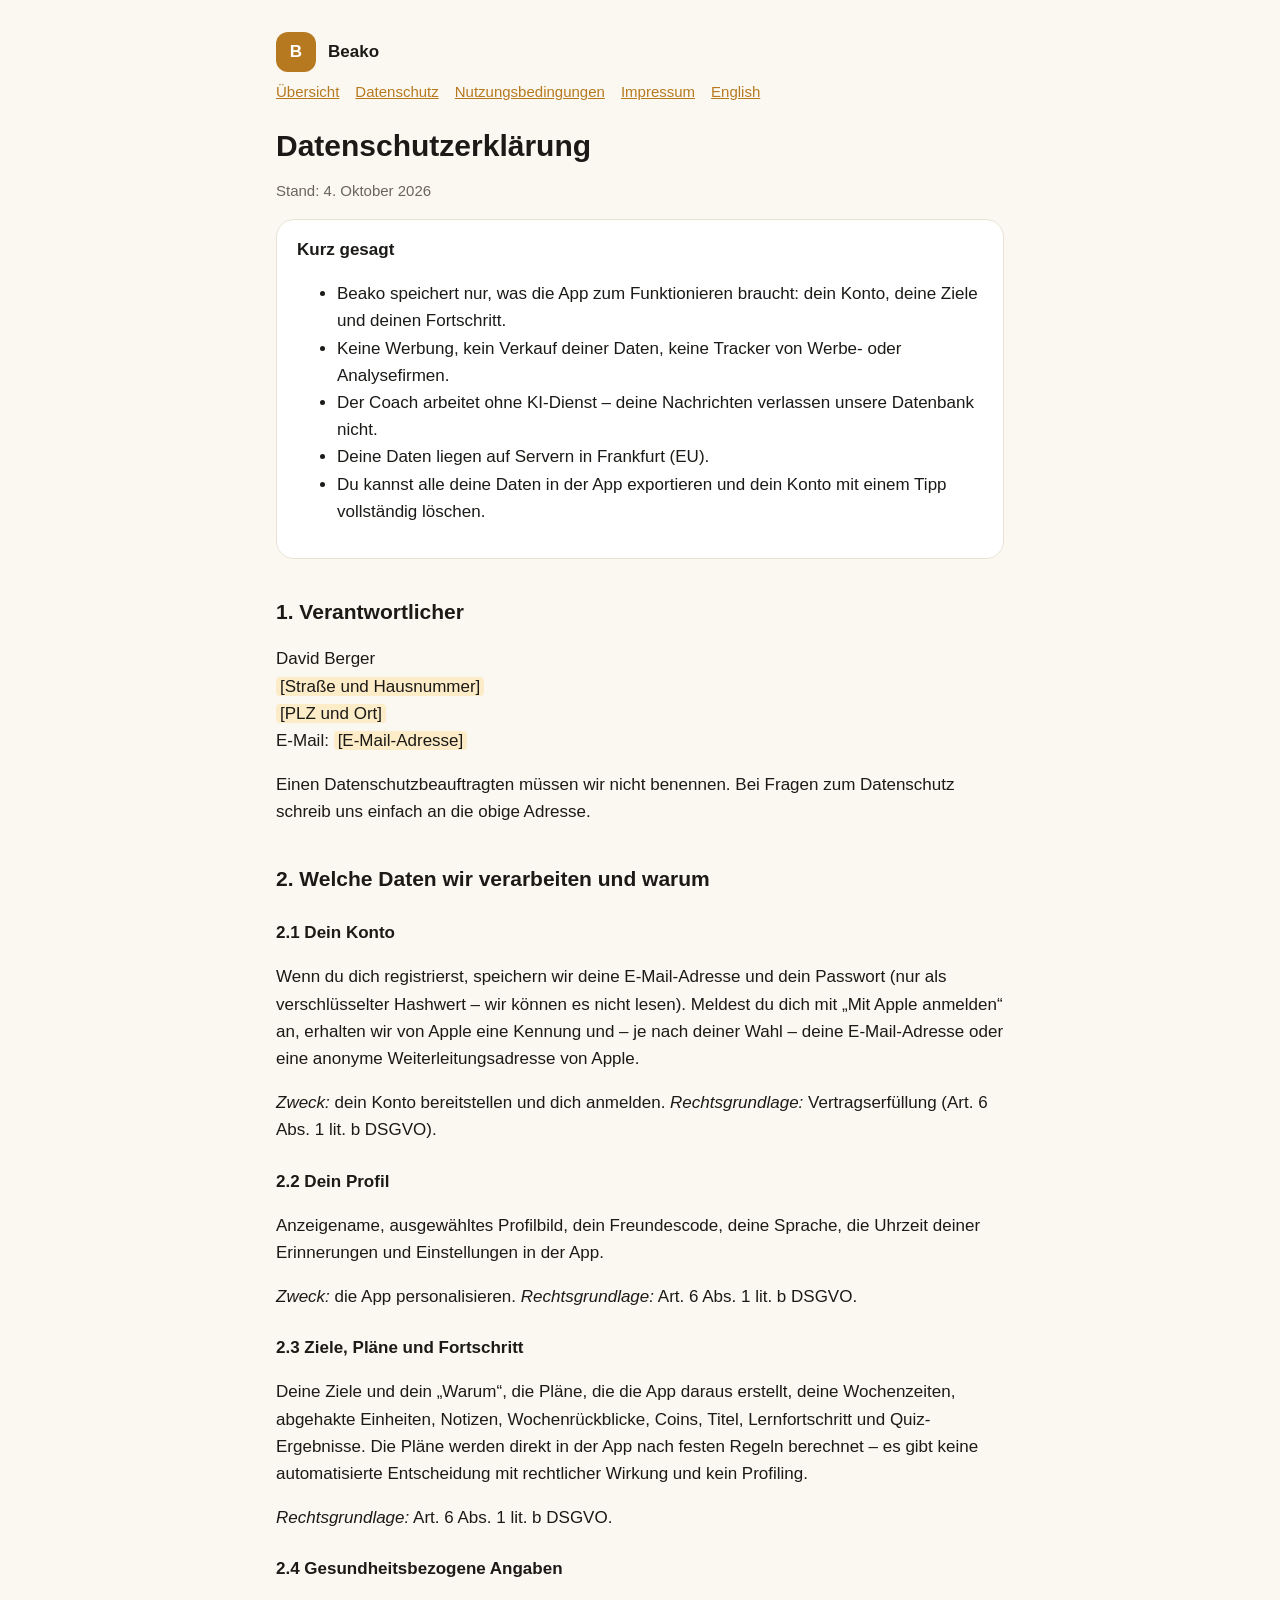
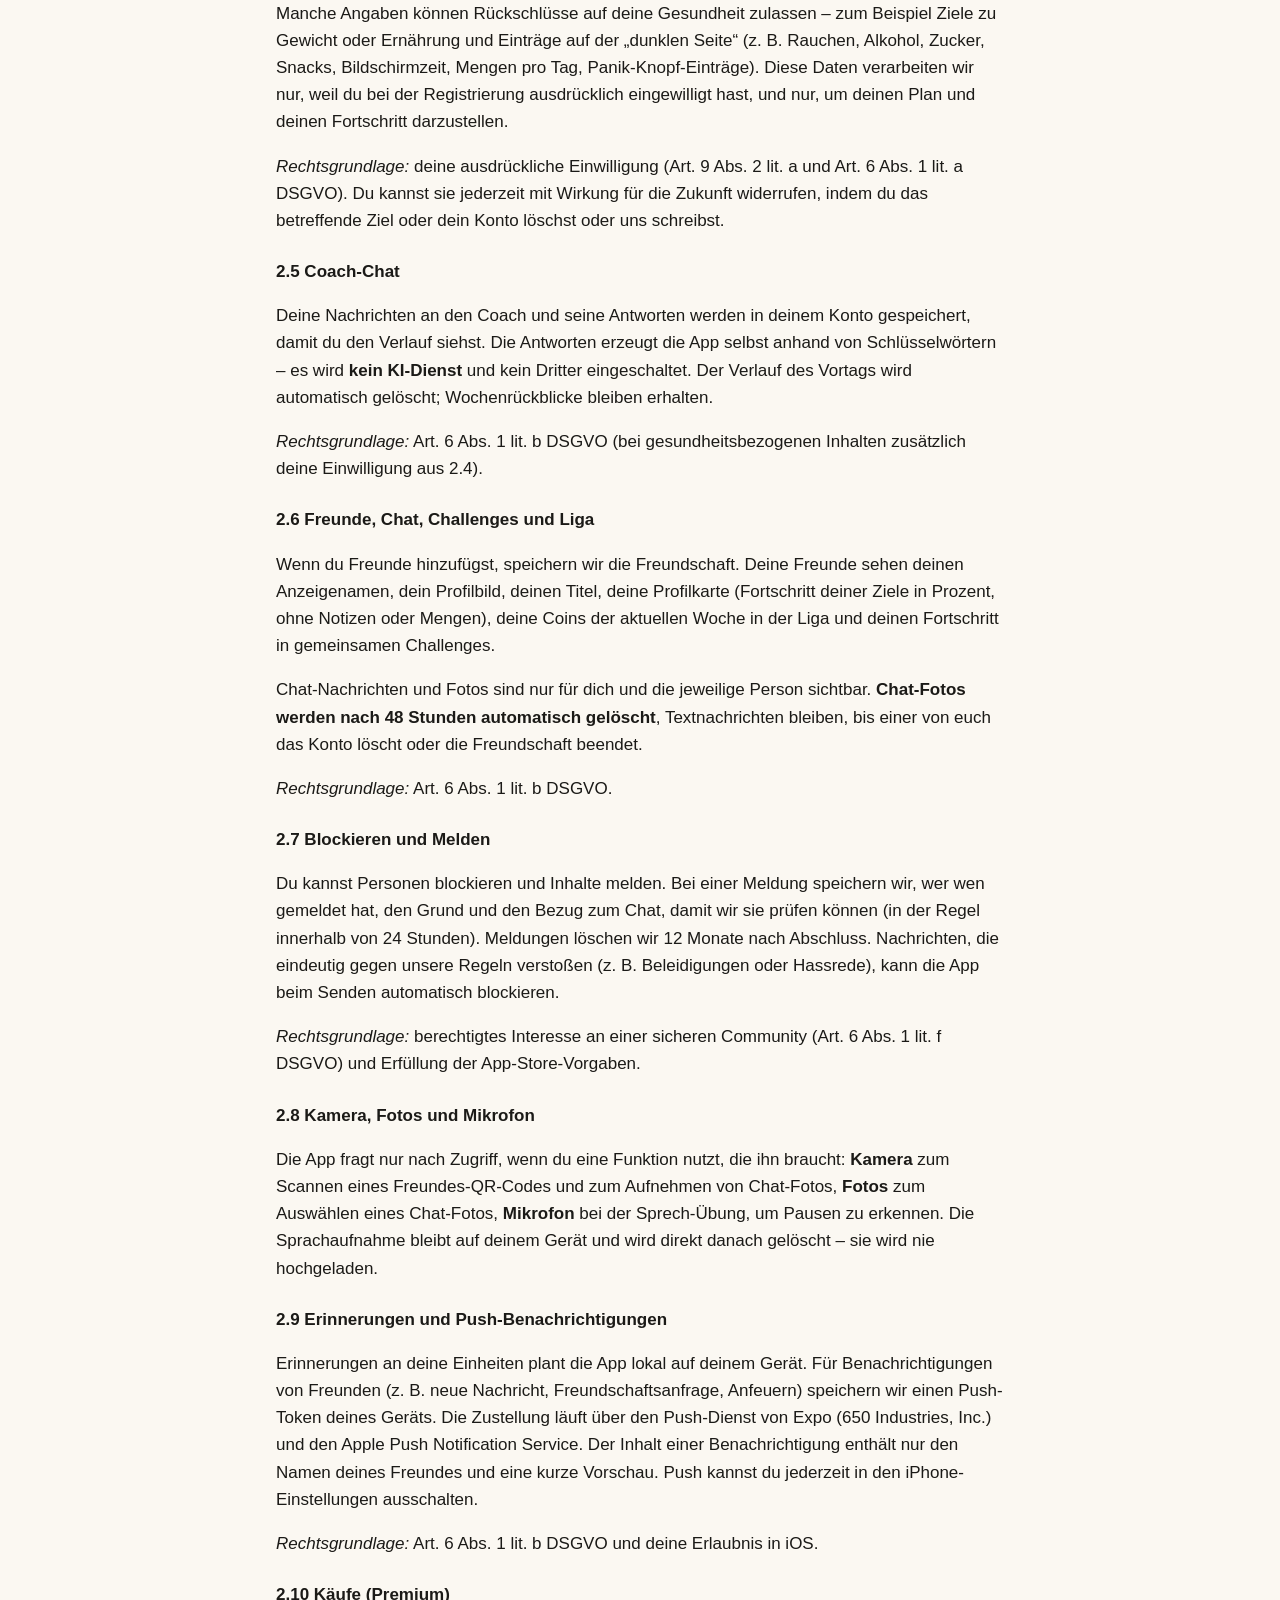
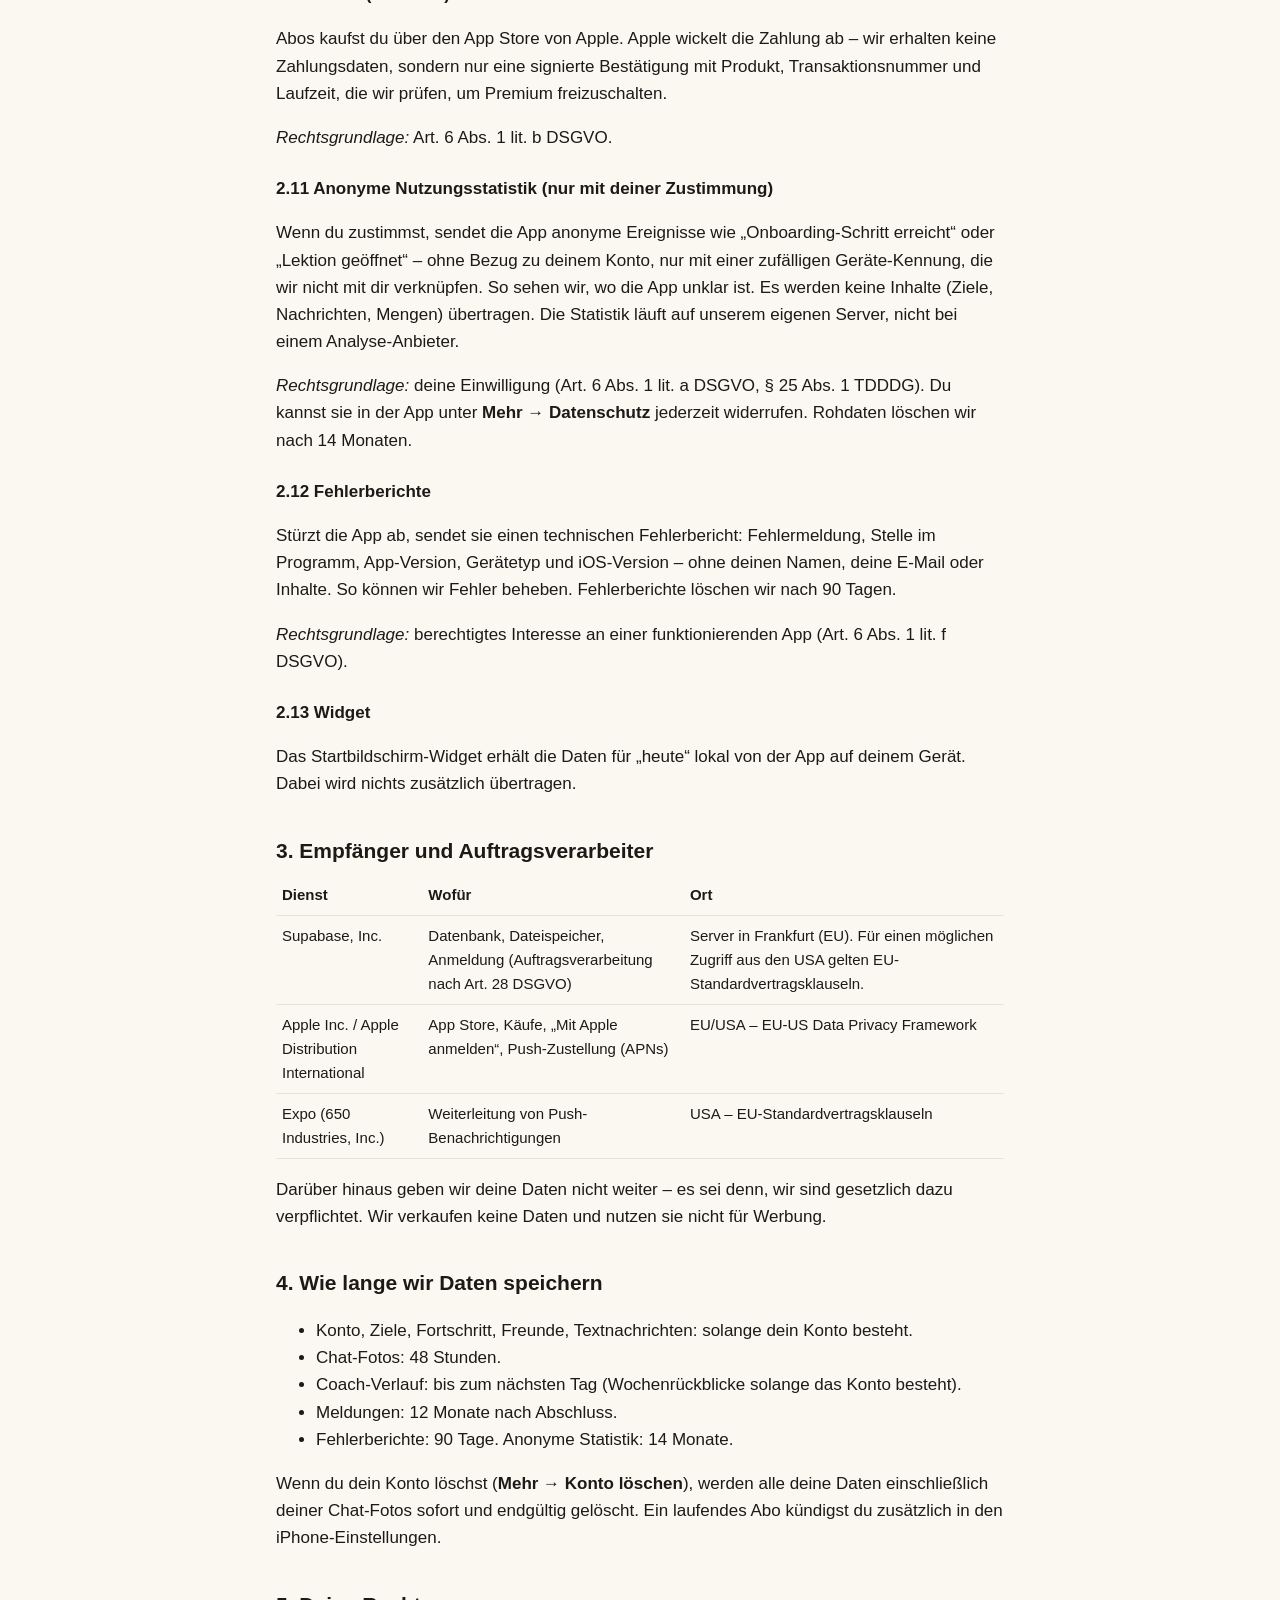
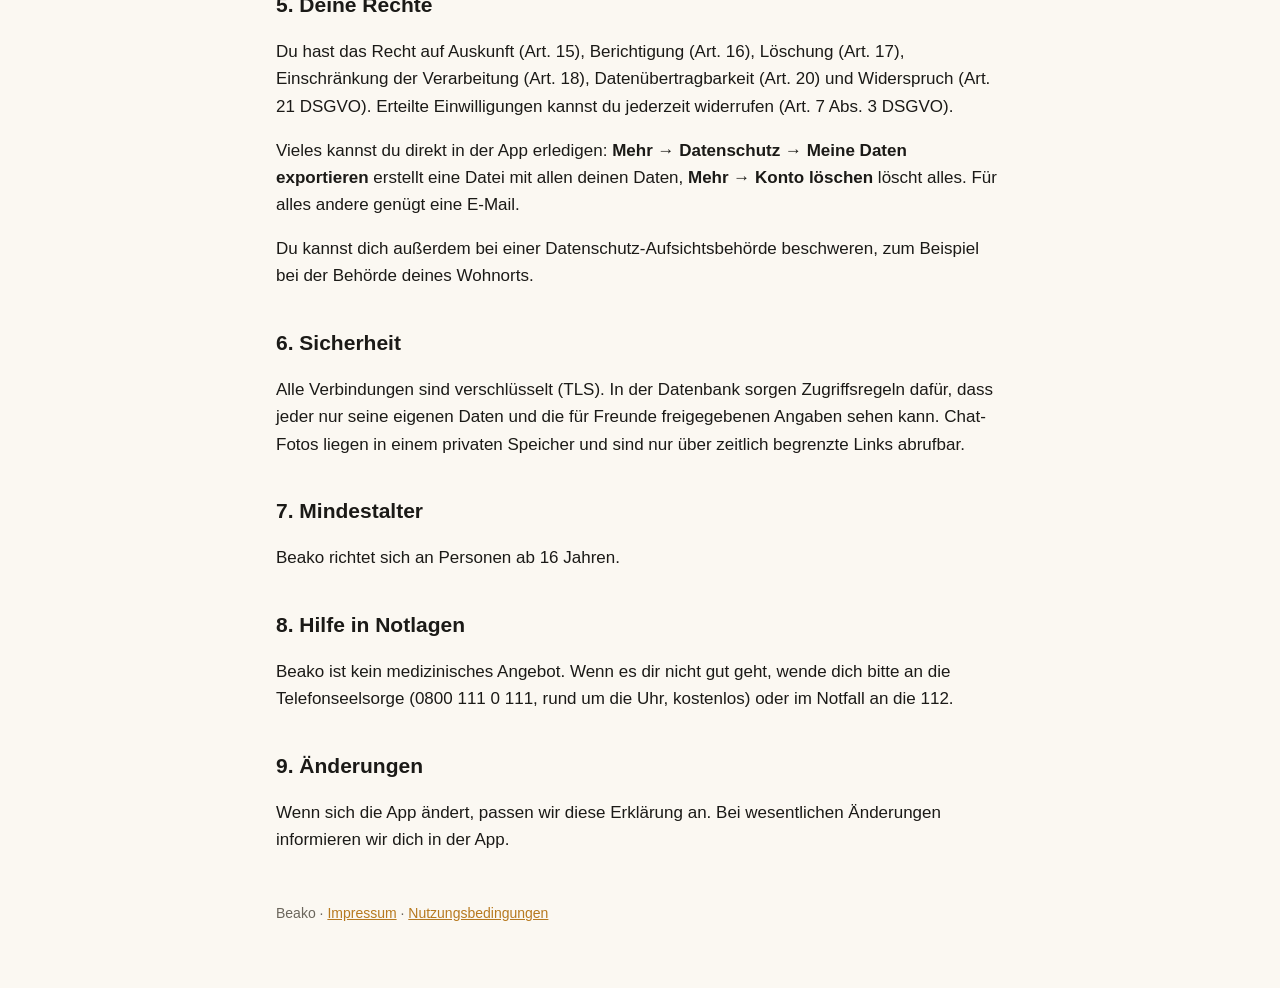
==== datenschutz.html @ b6125e5e "Beako legal pages: privacy policy, terms, legal notice (DE/EN)" ====
<!doctype html>
<html lang="de">
<head>
<meta charset="utf-8">
<meta name="viewport" content="width=device-width, initial-scale=1">
<title>Datenschutzerklärung – Beako</title>
<link rel="stylesheet" href="style.css">
</head>
<body>
<main>
<header><div class="logo">B</div><strong>Beako</strong></header>
<nav><a href="index.html">Übersicht</a><a href="datenschutz.html">Datenschutz</a><a href="nutzungsbedingungen.html">Nutzungsbedingungen</a><a href="impressum.html">Impressum</a><a href="privacy.html">English</a></nav>

<h1>Datenschutzerklärung</h1>
<p class="muted">Stand: 4. Oktober 2026</p>

<div class="card">
<strong>Kurz gesagt</strong>
<ul>
<li>Beako speichert nur, was die App zum Funktionieren braucht: dein Konto, deine Ziele und deinen Fortschritt.</li>
<li>Keine Werbung, kein Verkauf deiner Daten, keine Tracker von Werbe- oder Analysefirmen.</li>
<li>Der Coach arbeitet ohne KI-Dienst – deine Nachrichten verlassen unsere Datenbank nicht.</li>
<li>Deine Daten liegen auf Servern in Frankfurt (EU).</li>
<li>Du kannst alle deine Daten in der App exportieren und dein Konto mit einem Tipp vollständig löschen.</li>
</ul>
</div>

<h2>1. Verantwortlicher</h2>
<p>David Berger<br>
<span class="todo">[Straße und Hausnummer]</span><br>
<span class="todo">[PLZ und Ort]</span><br>
E-Mail: <span class="todo">[E-Mail-Adresse]</span></p>
<p>Einen Datenschutzbeauftragten müssen wir nicht benennen. Bei Fragen zum Datenschutz schreib uns einfach an die obige Adresse.</p>

<h2>2. Welche Daten wir verarbeiten und warum</h2>

<h3>2.1 Dein Konto</h3>
<p>Wenn du dich registrierst, speichern wir deine E-Mail-Adresse und dein Passwort (nur als verschlüsselter Hashwert – wir können es nicht lesen). Meldest du dich mit „Mit Apple anmelden“ an, erhalten wir von Apple eine Kennung und – je nach deiner Wahl – deine E-Mail-Adresse oder eine anonyme Weiterleitungsadresse von Apple.</p>
<p><em>Zweck:</em> dein Konto bereitstellen und dich anmelden. <em>Rechtsgrundlage:</em> Vertragserfüllung (Art. 6 Abs. 1 lit. b DSGVO).</p>

<h3>2.2 Dein Profil</h3>
<p>Anzeigename, ausgewähltes Profilbild, dein Freundescode, deine Sprache, die Uhrzeit deiner Erinnerungen und Einstellungen in der App.</p>
<p><em>Zweck:</em> die App personalisieren. <em>Rechtsgrundlage:</em> Art. 6 Abs. 1 lit. b DSGVO.</p>

<h3>2.3 Ziele, Pläne und Fortschritt</h3>
<p>Deine Ziele und dein „Warum“, die Pläne, die die App daraus erstellt, deine Wochenzeiten, abgehakte Einheiten, Notizen, Wochenrückblicke, Coins, Titel, Lernfortschritt und Quiz-Ergebnisse. Die Pläne werden direkt in der App nach festen Regeln berechnet – es gibt keine automatisierte Entscheidung mit rechtlicher Wirkung und kein Profiling.</p>
<p><em>Rechtsgrundlage:</em> Art. 6 Abs. 1 lit. b DSGVO.</p>

<h3>2.4 Gesundheitsbezogene Angaben</h3>
<p>Manche Angaben können Rückschlüsse auf deine Gesundheit zulassen – zum Beispiel Ziele zu Gewicht oder Ernährung und Einträge auf der „dunklen Seite“ (z. B. Rauchen, Alkohol, Zucker, Snacks, Bildschirmzeit, Mengen pro Tag, Panik-Knopf-Einträge). Diese Daten verarbeiten wir nur, weil du bei der Registrierung ausdrücklich eingewilligt hast, und nur, um deinen Plan und deinen Fortschritt darzustellen.</p>
<p><em>Rechtsgrundlage:</em> deine ausdrückliche Einwilligung (Art. 9 Abs. 2 lit. a und Art. 6 Abs. 1 lit. a DSGVO). Du kannst sie jederzeit mit Wirkung für die Zukunft widerrufen, indem du das betreffende Ziel oder dein Konto löschst oder uns schreibst.</p>

<h3>2.5 Coach-Chat</h3>
<p>Deine Nachrichten an den Coach und seine Antworten werden in deinem Konto gespeichert, damit du den Verlauf siehst. Die Antworten erzeugt die App selbst anhand von Schlüsselwörtern – es wird <strong>kein KI-Dienst</strong> und kein Dritter eingeschaltet. Der Verlauf des Vortags wird automatisch gelöscht; Wochenrückblicke bleiben erhalten.</p>
<p><em>Rechtsgrundlage:</em> Art. 6 Abs. 1 lit. b DSGVO (bei gesundheitsbezogenen Inhalten zusätzlich deine Einwilligung aus 2.4).</p>

<h3>2.6 Freunde, Chat, Challenges und Liga</h3>
<p>Wenn du Freunde hinzufügst, speichern wir die Freundschaft. Deine Freunde sehen deinen Anzeigenamen, dein Profilbild, deinen Titel, deine Profilkarte (Fortschritt deiner Ziele in Prozent, ohne Notizen oder Mengen), deine Coins der aktuellen Woche in der Liga und deinen Fortschritt in gemeinsamen Challenges.</p>
<p>Chat-Nachrichten und Fotos sind nur für dich und die jeweilige Person sichtbar. <strong>Chat-Fotos werden nach 48 Stunden automatisch gelöscht</strong>, Textnachrichten bleiben, bis einer von euch das Konto löscht oder die Freundschaft beendet.</p>
<p><em>Rechtsgrundlage:</em> Art. 6 Abs. 1 lit. b DSGVO.</p>

<h3>2.7 Blockieren und Melden</h3>
<p>Du kannst Personen blockieren und Inhalte melden. Bei einer Meldung speichern wir, wer wen gemeldet hat, den Grund und den Bezug zum Chat, damit wir sie prüfen können (in der Regel innerhalb von 24 Stunden). Meldungen löschen wir 12 Monate nach Abschluss. Nachrichten, die eindeutig gegen unsere Regeln verstoßen (z. B. Beleidigungen oder Hassrede), kann die App beim Senden automatisch blockieren.</p>
<p><em>Rechtsgrundlage:</em> berechtigtes Interesse an einer sicheren Community (Art. 6 Abs. 1 lit. f DSGVO) und Erfüllung der App-Store-Vorgaben.</p>

<h3>2.8 Kamera, Fotos und Mikrofon</h3>
<p>Die App fragt nur nach Zugriff, wenn du eine Funktion nutzt, die ihn braucht: <strong>Kamera</strong> zum Scannen eines Freundes-QR-Codes und zum Aufnehmen von Chat-Fotos, <strong>Fotos</strong> zum Auswählen eines Chat-Fotos, <strong>Mikrofon</strong> bei der Sprech-Übung, um Pausen zu erkennen. Die Sprachaufnahme bleibt auf deinem Gerät und wird direkt danach gelöscht – sie wird nie hochgeladen.</p>

<h3>2.9 Erinnerungen und Push-Benachrichtigungen</h3>
<p>Erinnerungen an deine Einheiten plant die App lokal auf deinem Gerät. Für Benachrichtigungen von Freunden (z. B. neue Nachricht, Freundschaftsanfrage, Anfeuern) speichern wir einen Push-Token deines Geräts. Die Zustellung läuft über den Push-Dienst von Expo (650 Industries, Inc.) und den Apple Push Notification Service. Der Inhalt einer Benachrichtigung enthält nur den Namen deines Freundes und eine kurze Vorschau. Push kannst du jederzeit in den iPhone-Einstellungen ausschalten.</p>
<p><em>Rechtsgrundlage:</em> Art. 6 Abs. 1 lit. b DSGVO und deine Erlaubnis in iOS.</p>

<h3>2.10 Käufe (Premium)</h3>
<p>Abos kaufst du über den App Store von Apple. Apple wickelt die Zahlung ab – wir erhalten keine Zahlungsdaten, sondern nur eine signierte Bestätigung mit Produkt, Transaktionsnummer und Laufzeit, die wir prüfen, um Premium freizuschalten.</p>
<p><em>Rechtsgrundlage:</em> Art. 6 Abs. 1 lit. b DSGVO.</p>

<h3>2.11 Anonyme Nutzungsstatistik (nur mit deiner Zustimmung)</h3>
<p>Wenn du zustimmst, sendet die App anonyme Ereignisse wie „Onboarding-Schritt erreicht“ oder „Lektion geöffnet“ – ohne Bezug zu deinem Konto, nur mit einer zufälligen Geräte-Kennung, die wir nicht mit dir verknüpfen. So sehen wir, wo die App unklar ist. Es werden keine Inhalte (Ziele, Nachrichten, Mengen) übertragen. Die Statistik läuft auf unserem eigenen Server, nicht bei einem Analyse-Anbieter.</p>
<p><em>Rechtsgrundlage:</em> deine Einwilligung (Art. 6 Abs. 1 lit. a DSGVO, § 25 Abs. 1 TDDDG). Du kannst sie in der App unter <strong>Mehr → Datenschutz</strong> jederzeit widerrufen. Rohdaten löschen wir nach 14 Monaten.</p>

<h3>2.12 Fehlerberichte</h3>
<p>Stürzt die App ab, sendet sie einen technischen Fehlerbericht: Fehlermeldung, Stelle im Programm, App-Version, Gerätetyp und iOS-Version – ohne deinen Namen, deine E-Mail oder Inhalte. So können wir Fehler beheben. Fehlerberichte löschen wir nach 90 Tagen.</p>
<p><em>Rechtsgrundlage:</em> berechtigtes Interesse an einer funktionierenden App (Art. 6 Abs. 1 lit. f DSGVO).</p>

<h3>2.13 Widget</h3>
<p>Das Startbildschirm-Widget erhält die Daten für „heute“ lokal von der App auf deinem Gerät. Dabei wird nichts zusätzlich übertragen.</p>

<h2>3. Empfänger und Auftragsverarbeiter</h2>
<table>
<tr><th>Dienst</th><th>Wofür</th><th>Ort</th></tr>
<tr><td>Supabase, Inc.</td><td>Datenbank, Dateispeicher, Anmeldung (Auftragsverarbeitung nach Art. 28 DSGVO)</td><td>Server in Frankfurt (EU). Für einen möglichen Zugriff aus den USA gelten EU-Standardvertragsklauseln.</td></tr>
<tr><td>Apple Inc. / Apple Distribution International</td><td>App Store, Käufe, „Mit Apple anmelden“, Push-Zustellung (APNs)</td><td>EU/USA – EU-US Data Privacy Framework</td></tr>
<tr><td>Expo (650 Industries, Inc.)</td><td>Weiterleitung von Push-Benachrichtigungen</td><td>USA – EU-Standardvertragsklauseln</td></tr>
</table>
<p>Darüber hinaus geben wir deine Daten nicht weiter – es sei denn, wir sind gesetzlich dazu verpflichtet. Wir verkaufen keine Daten und nutzen sie nicht für Werbung.</p>

<h2>4. Wie lange wir Daten speichern</h2>
<ul>
<li>Konto, Ziele, Fortschritt, Freunde, Textnachrichten: solange dein Konto besteht.</li>
<li>Chat-Fotos: 48 Stunden.</li>
<li>Coach-Verlauf: bis zum nächsten Tag (Wochenrückblicke solange das Konto besteht).</li>
<li>Meldungen: 12 Monate nach Abschluss.</li>
<li>Fehlerberichte: 90 Tage. Anonyme Statistik: 14 Monate.</li>
</ul>
<p>Wenn du dein Konto löschst (<strong>Mehr → Konto löschen</strong>), werden alle deine Daten einschließlich deiner Chat-Fotos sofort und endgültig gelöscht. Ein laufendes Abo kündigst du zusätzlich in den iPhone-Einstellungen.</p>

<h2>5. Deine Rechte</h2>
<p>Du hast das Recht auf Auskunft (Art. 15), Berichtigung (Art. 16), Löschung (Art. 17), Einschränkung der Verarbeitung (Art. 18), Datenübertragbarkeit (Art. 20) und Widerspruch (Art. 21 DSGVO). Erteilte Einwilligungen kannst du jederzeit widerrufen (Art. 7 Abs. 3 DSGVO).</p>
<p>Vieles kannst du direkt in der App erledigen: <strong>Mehr → Datenschutz → Meine Daten exportieren</strong> erstellt eine Datei mit allen deinen Daten, <strong>Mehr → Konto löschen</strong> löscht alles. Für alles andere genügt eine E-Mail.</p>
<p>Du kannst dich außerdem bei einer Datenschutz-Aufsichtsbehörde beschweren, zum Beispiel bei der Behörde deines Wohnorts.</p>

<h2>6. Sicherheit</h2>
<p>Alle Verbindungen sind verschlüsselt (TLS). In der Datenbank sorgen Zugriffsregeln dafür, dass jeder nur seine eigenen Daten und die für Freunde freigegebenen Angaben sehen kann. Chat-Fotos liegen in einem privaten Speicher und sind nur über zeitlich begrenzte Links abrufbar.</p>

<h2>7. Mindestalter</h2>
<p>Beako richtet sich an Personen ab 16 Jahren.</p>

<h2>8. Hilfe in Notlagen</h2>
<p>Beako ist kein medizinisches Angebot. Wenn es dir nicht gut geht, wende dich bitte an die Telefonseelsorge (0800 111 0 111, rund um die Uhr, kostenlos) oder im Notfall an die 112.</p>

<h2>9. Änderungen</h2>
<p>Wenn sich die App ändert, passen wir diese Erklärung an. Bei wesentlichen Änderungen informieren wir dich in der App.</p>

<footer>Beako · <a href="impressum.html">Impressum</a> · <a href="nutzungsbedingungen.html">Nutzungsbedingungen</a></footer>
</main>
</body>
</html>
---- style.css ----
:root { --bg: #FBF8F2; --text: #1B1A17; --muted: #6B665C; --accent: #B7791F; --card: #FFFFFF; --border: #E9E3D6; --todo: #FDECC8; }
@media (prefers-color-scheme: dark) { :root { --bg: #15140F; --text: #F3EFE6; --muted: #A8A193; --accent: #E8B931; --card: #1F1D17; --border: #2E2B22; --todo: #4A3A12; } }
* { box-sizing: border-box; }
body { margin: 0; background: var(--bg); color: var(--text); font: 17px/1.6 -apple-system, BlinkMacSystemFont, "Segoe UI", Roboto, sans-serif; }
main { max-width: 760px; margin: 0 auto; padding: 32px 16px 64px; }
header { display: flex; align-items: center; gap: 12px; margin-bottom: 8px; }
header .logo { width: 40px; height: 40px; border-radius: 12px; background: var(--accent); color: #fff; display: grid; place-items: center; font-weight: 700; }
h1 { font-size: 30px; line-height: 1.2; margin: 16px 0 4px; }
h2 { font-size: 21px; margin: 36px 0 8px; }
h3 { font-size: 17px; margin: 24px 0 4px; }
p, li { color: var(--text); }
.muted { color: var(--muted); font-size: 15px; }
a { color: var(--accent); }
.card { background: var(--card); border: 1px solid var(--border); border-radius: 18px; padding: 16px 20px; margin: 16px 0; }
.todo { background: var(--todo); padding: 0 4px; border-radius: 4px; }
nav { display: flex; flex-wrap: wrap; gap: 8px 16px; font-size: 15px; margin: 8px 0 24px; }
table { width: 100%; border-collapse: collapse; font-size: 15px; }
td, th { text-align: left; vertical-align: top; padding: 8px 6px; border-bottom: 1px solid var(--border); }
footer { margin-top: 48px; font-size: 14px; color: var(--muted); }
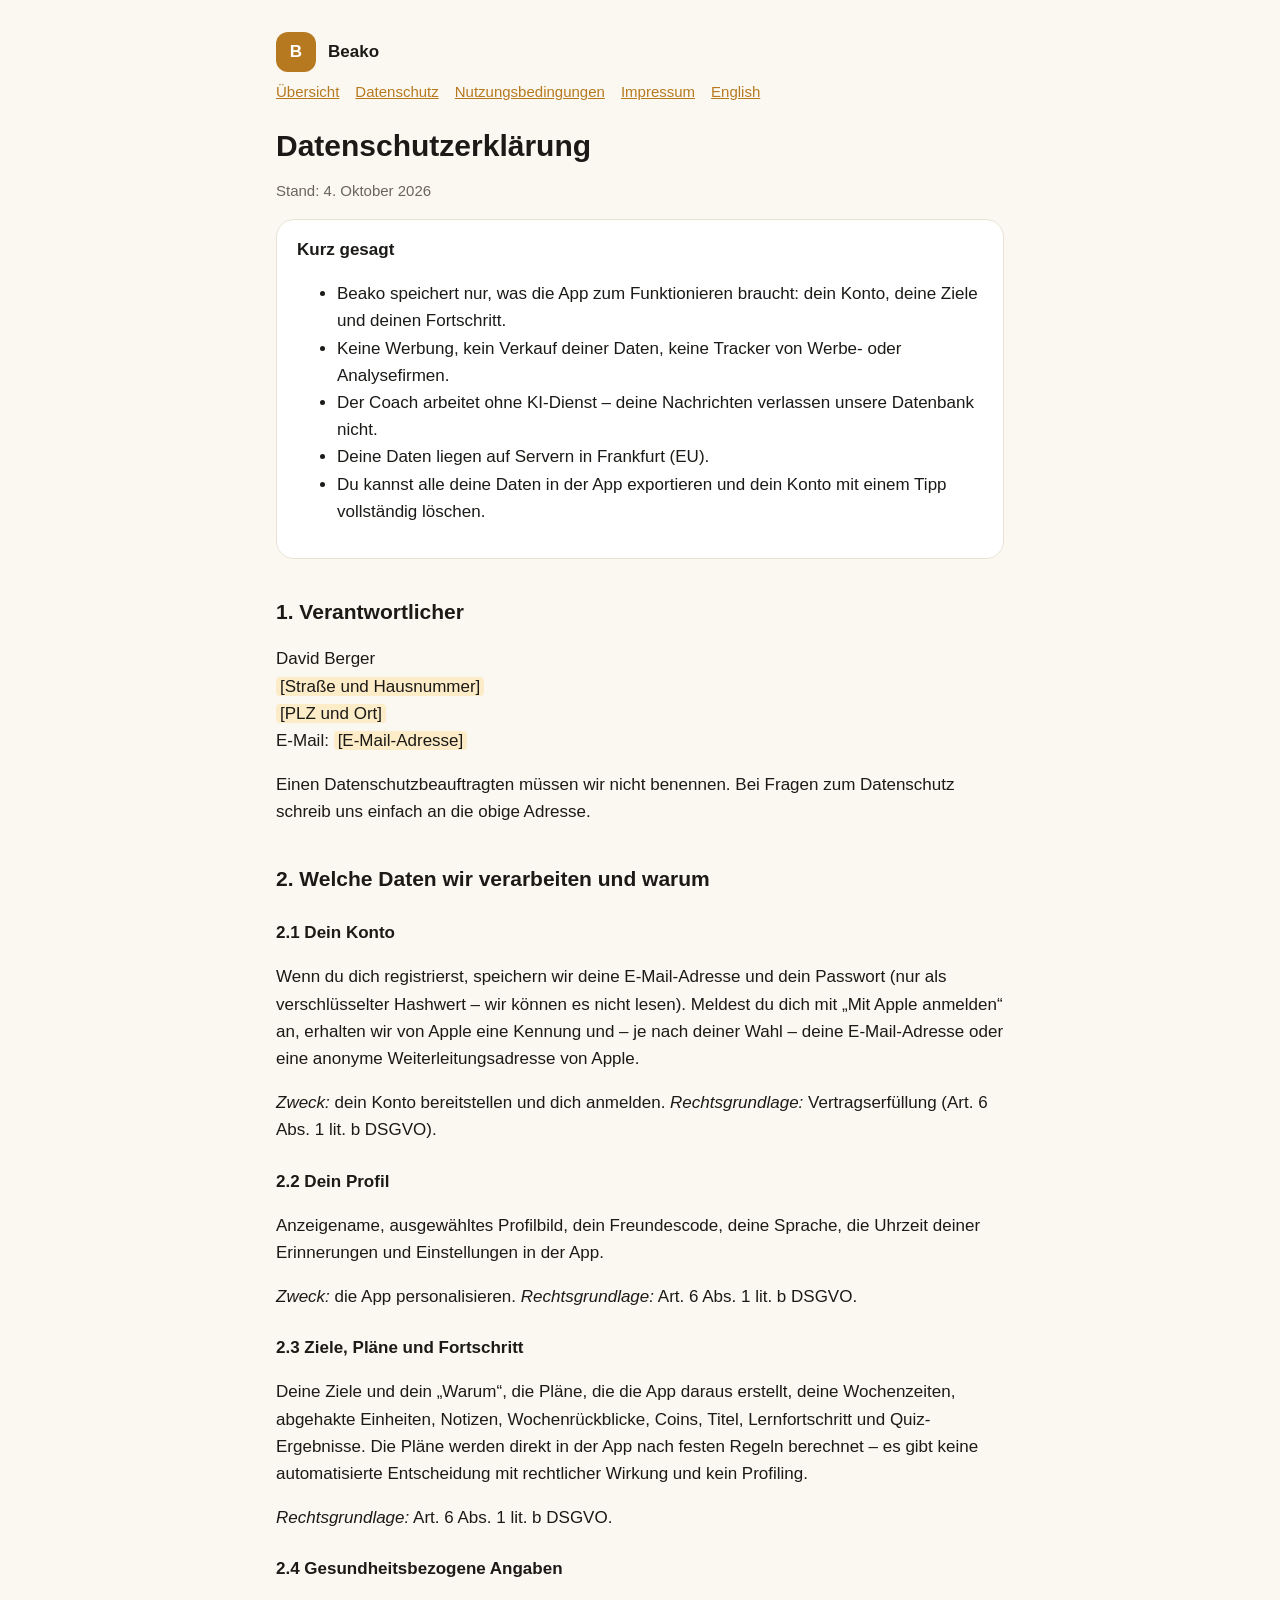
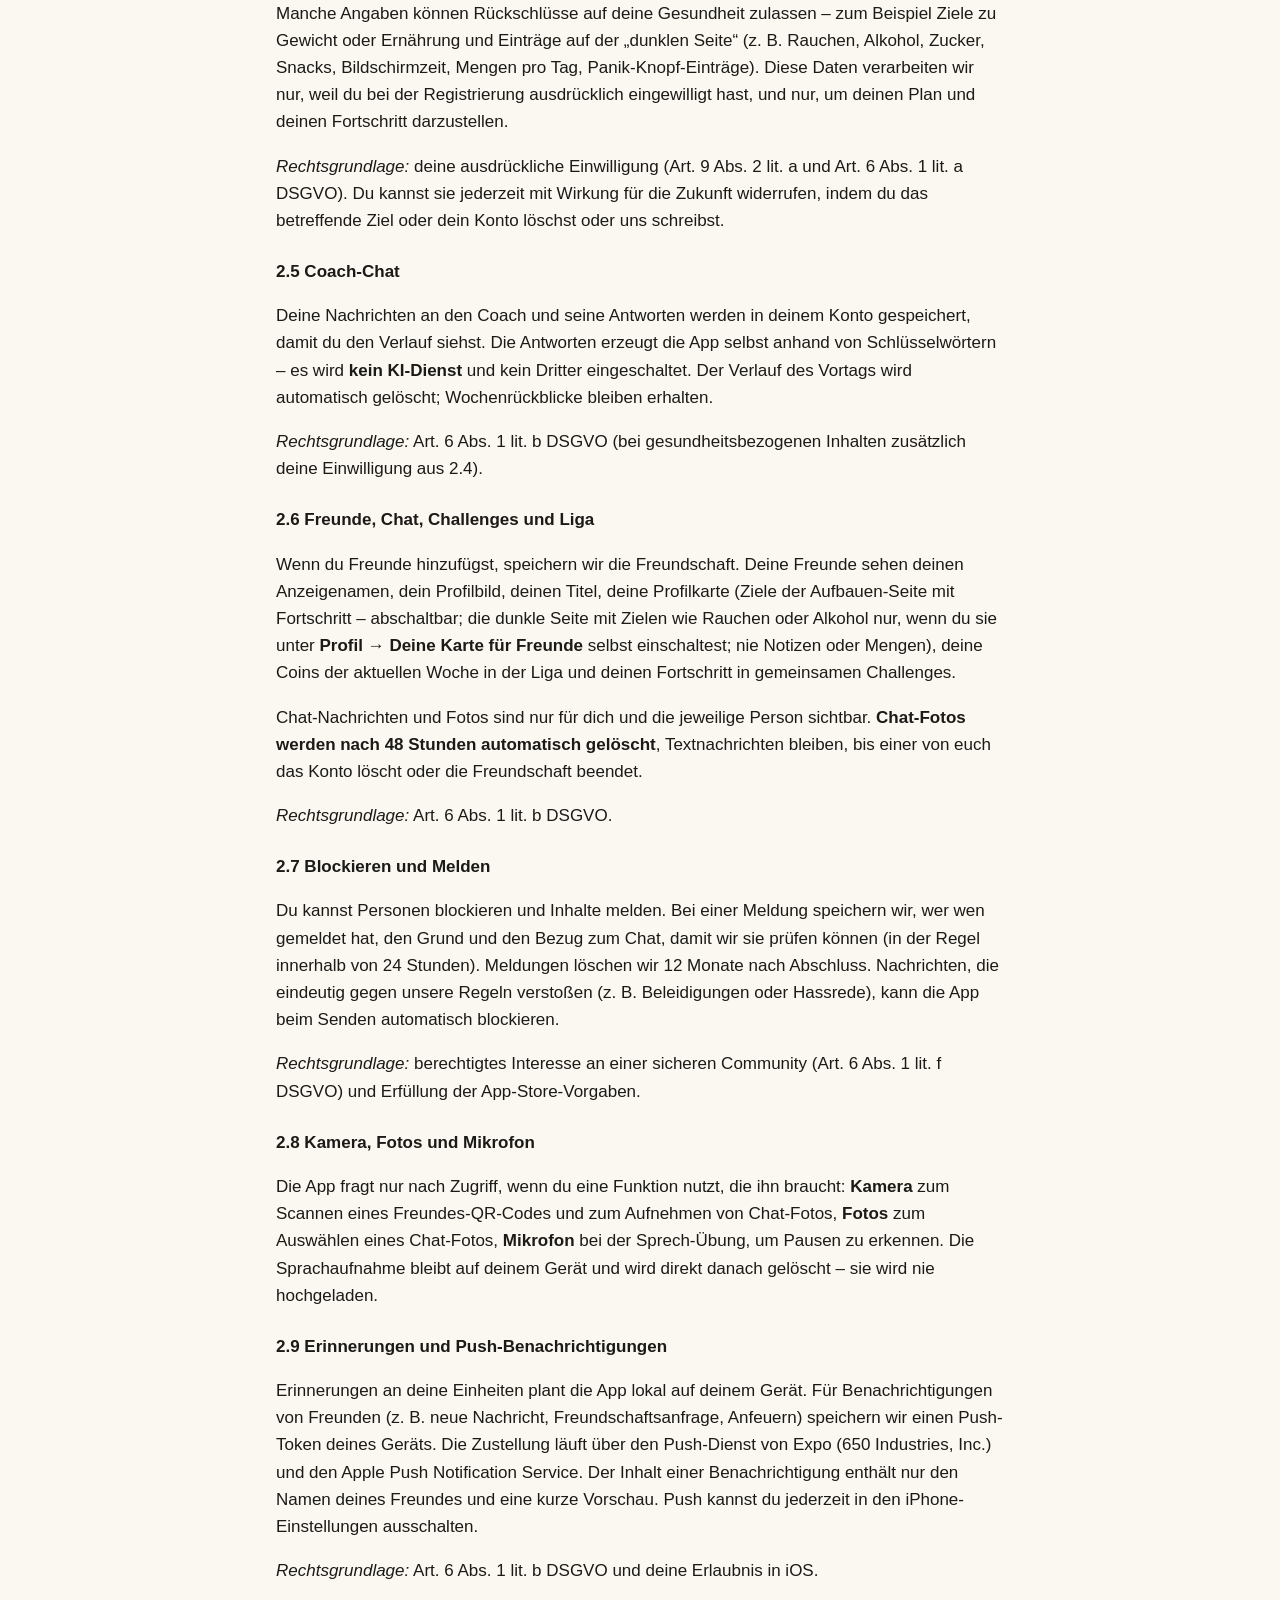
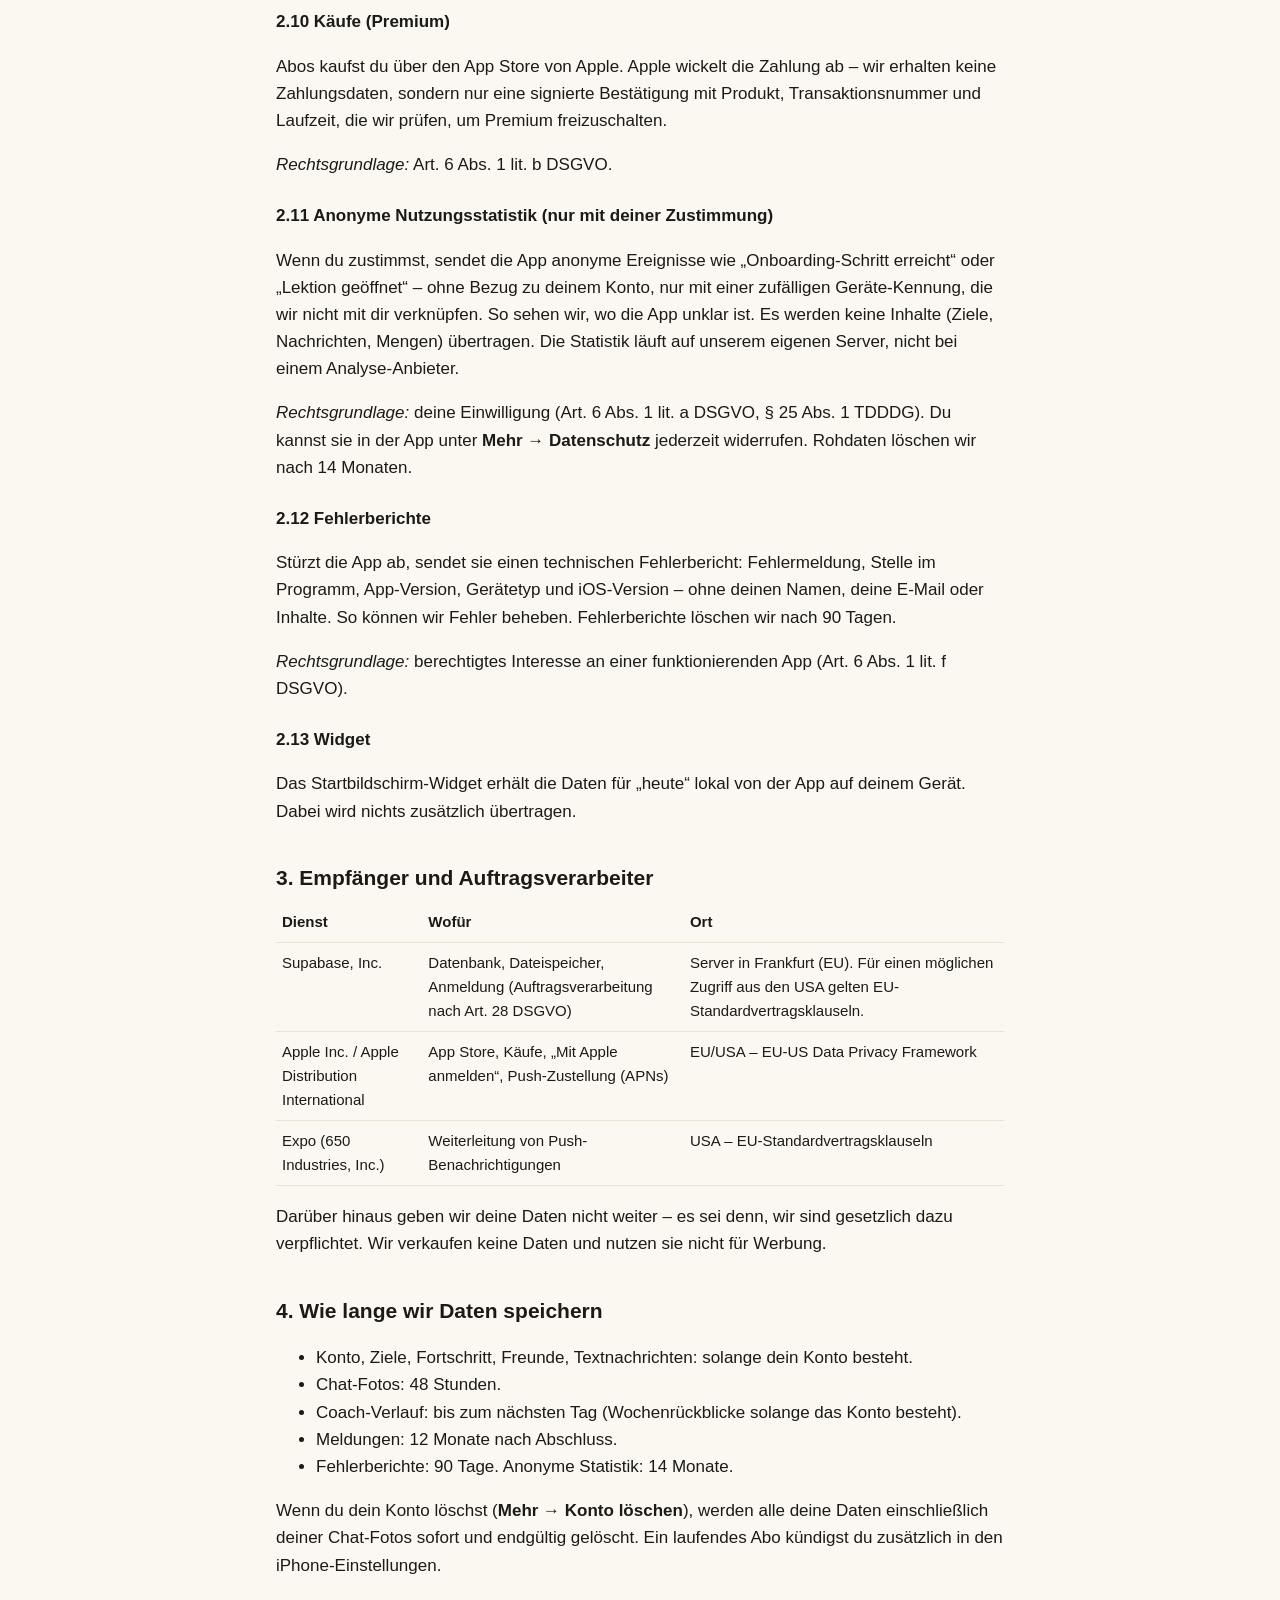
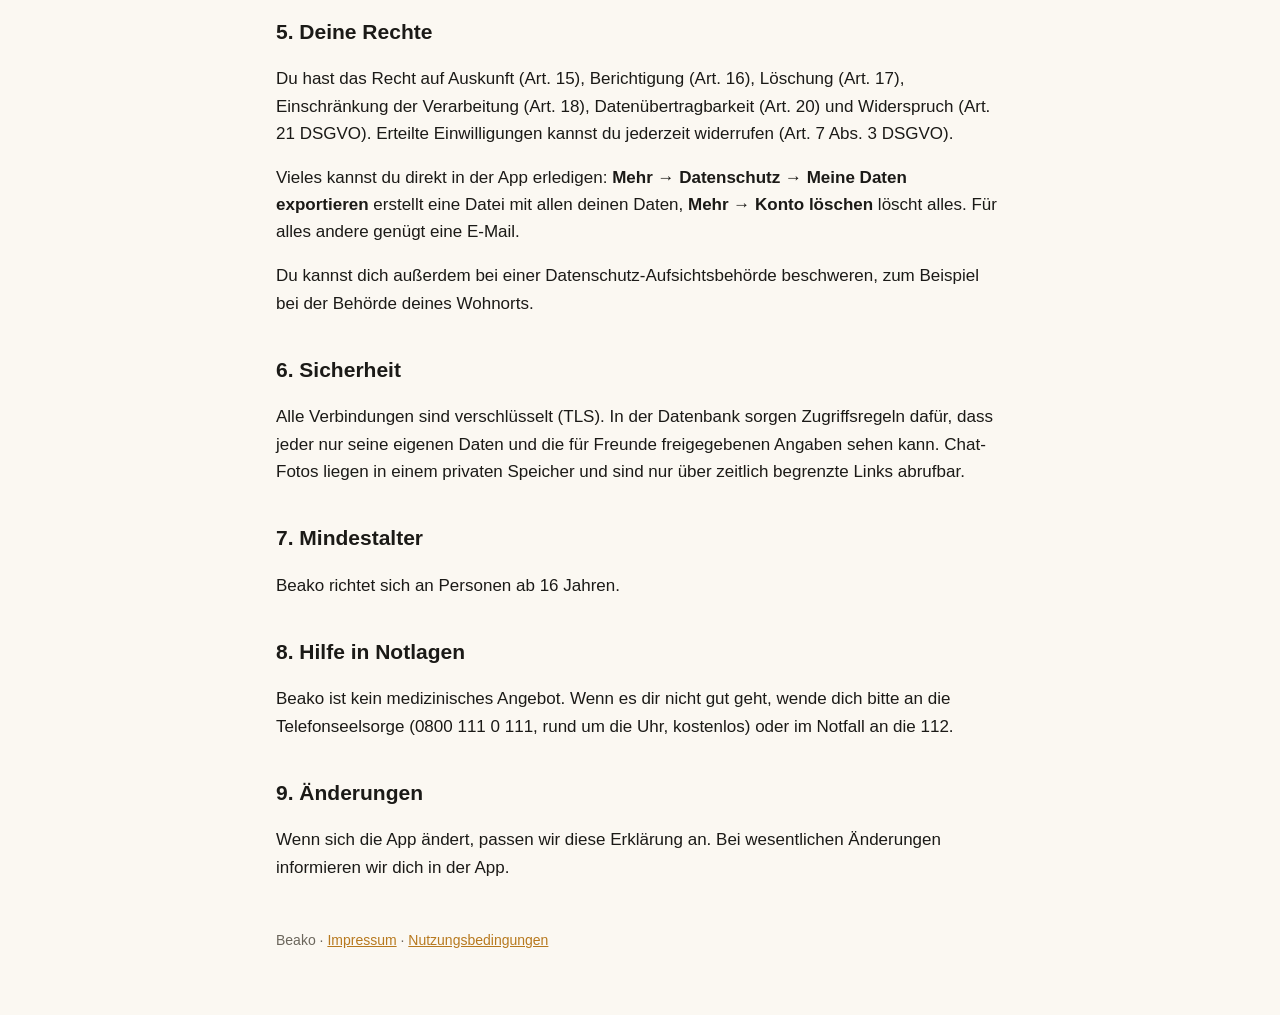
==== commit 1a4c8dac: "Privacy: profile card sharing settings" ====
--- a/datenschutz.html
+++ b/datenschutz.html
@@ -55,7 +55,7 @@
 <p><em>Rechtsgrundlage:</em> Art. 6 Abs. 1 lit. b DSGVO (bei gesundheitsbezogenen Inhalten zusätzlich deine Einwilligung aus 2.4).</p>
 
 <h3>2.6 Freunde, Chat, Challenges und Liga</h3>
-<p>Wenn du Freunde hinzufügst, speichern wir die Freundschaft. Deine Freunde sehen deinen Anzeigenamen, dein Profilbild, deinen Titel, deine Profilkarte (Fortschritt deiner Ziele in Prozent, ohne Notizen oder Mengen), deine Coins der aktuellen Woche in der Liga und deinen Fortschritt in gemeinsamen Challenges.</p>
+<p>Wenn du Freunde hinzufügst, speichern wir die Freundschaft. Deine Freunde sehen deinen Anzeigenamen, dein Profilbild, deinen Titel, deine Profilkarte (Ziele der Aufbauen-Seite mit Fortschritt – abschaltbar; die dunkle Seite mit Zielen wie Rauchen oder Alkohol nur, wenn du sie unter <strong>Profil → Deine Karte für Freunde</strong> selbst einschaltest; nie Notizen oder Mengen), deine Coins der aktuellen Woche in der Liga und deinen Fortschritt in gemeinsamen Challenges.</p>
 <p>Chat-Nachrichten und Fotos sind nur für dich und die jeweilige Person sichtbar. <strong>Chat-Fotos werden nach 48 Stunden automatisch gelöscht</strong>, Textnachrichten bleiben, bis einer von euch das Konto löscht oder die Freundschaft beendet.</p>
 <p><em>Rechtsgrundlage:</em> Art. 6 Abs. 1 lit. b DSGVO.</p>
 
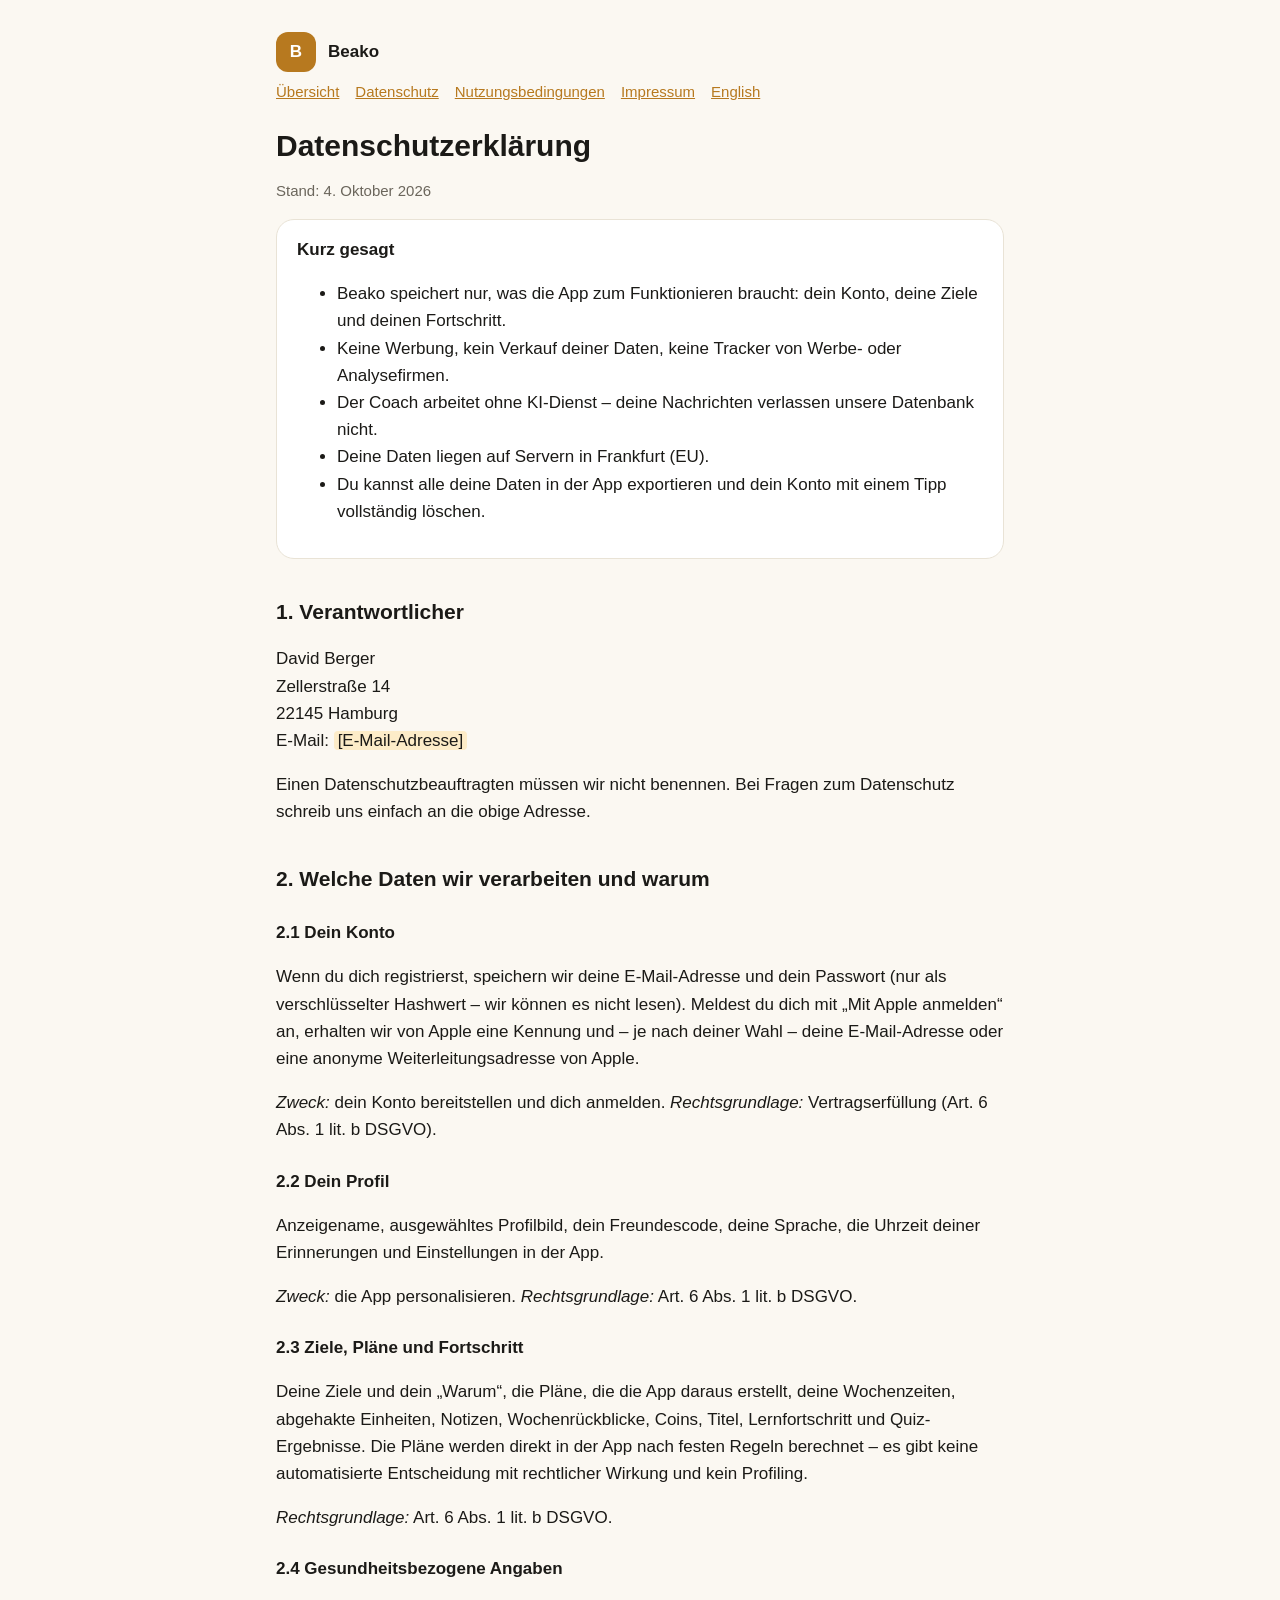
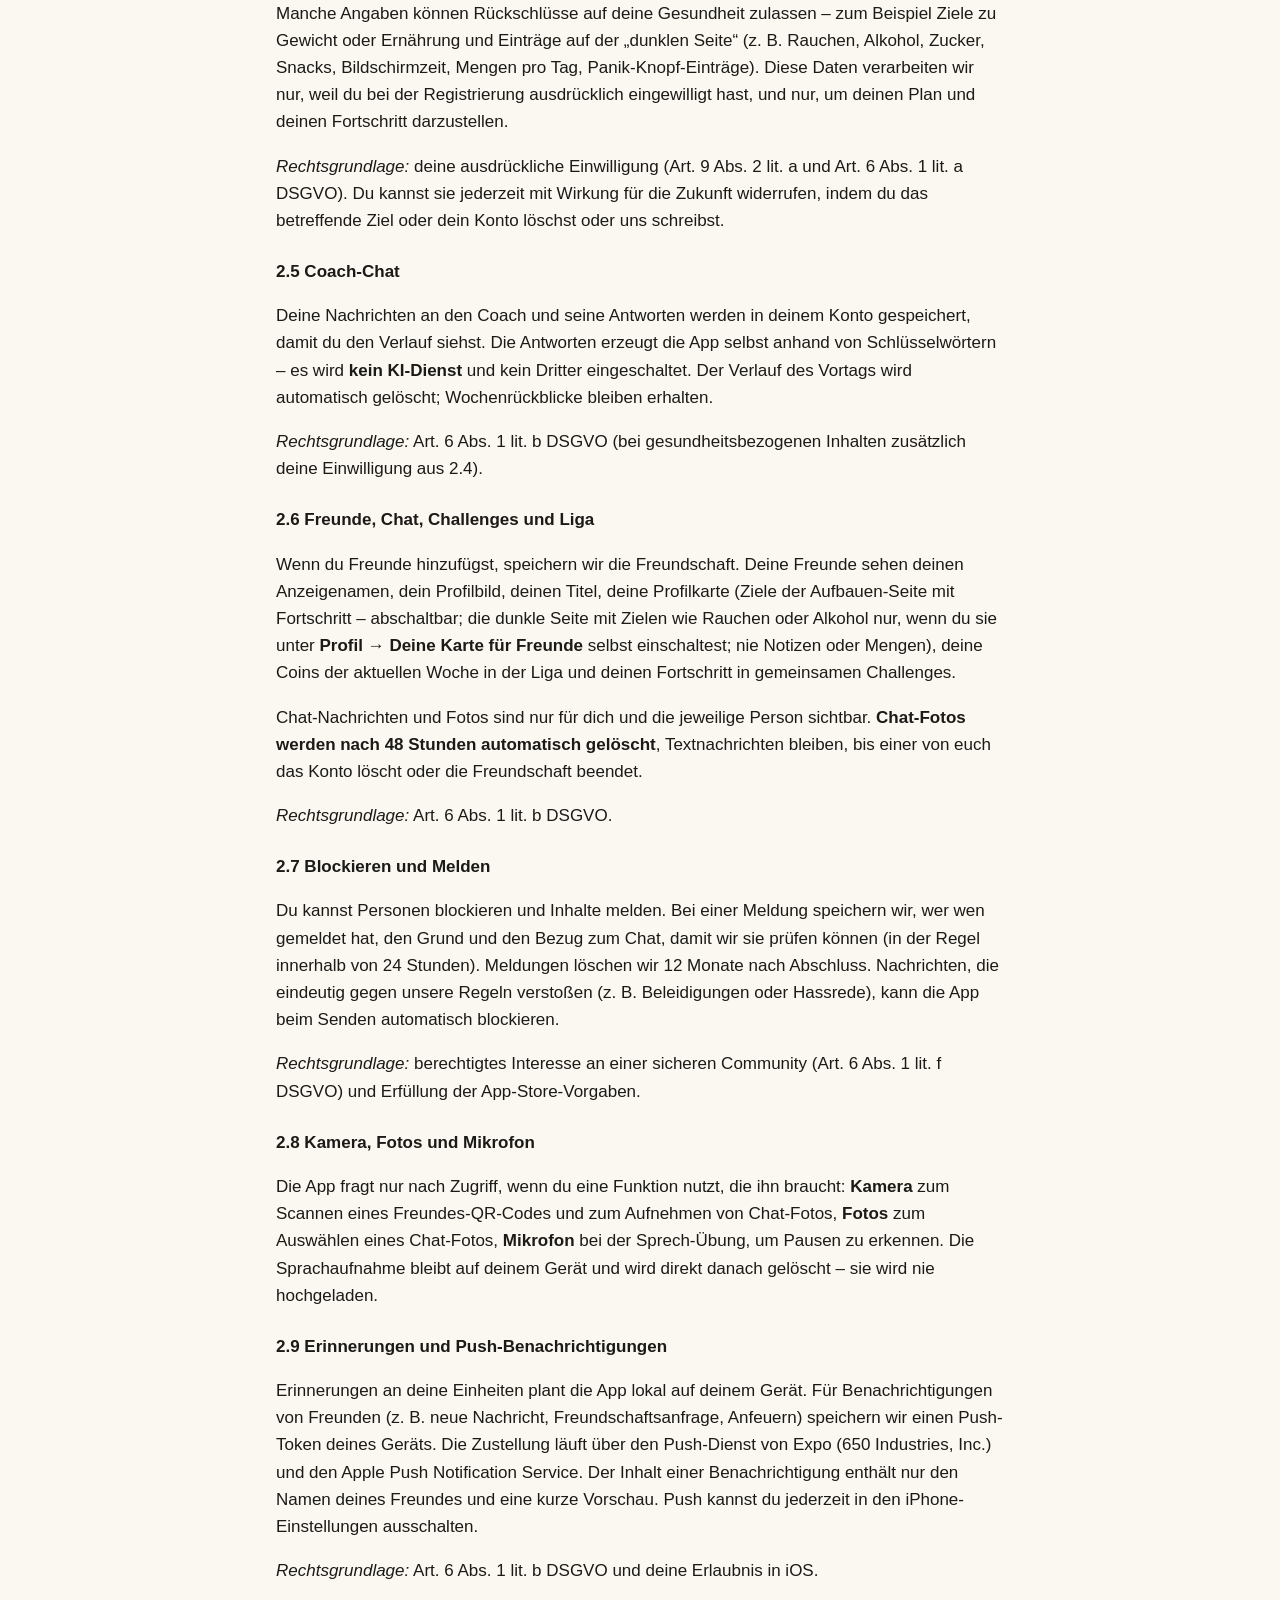
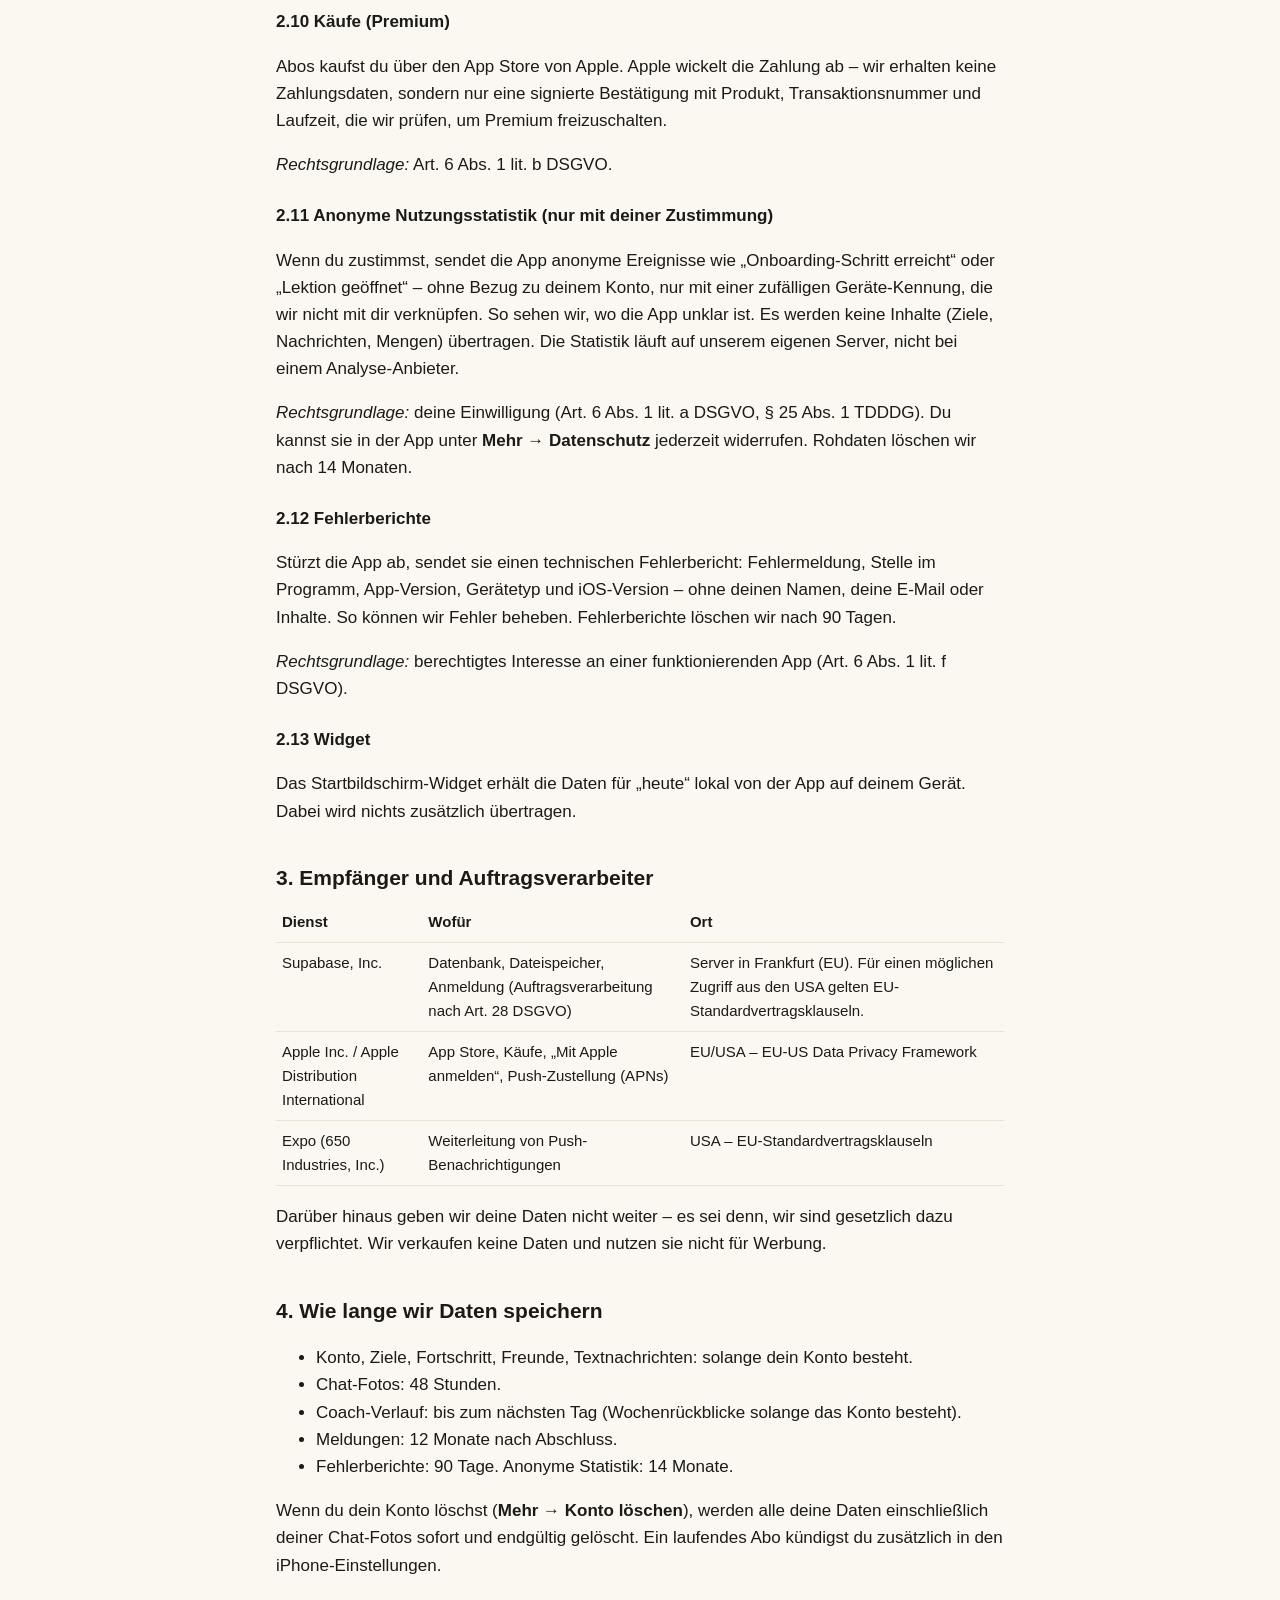
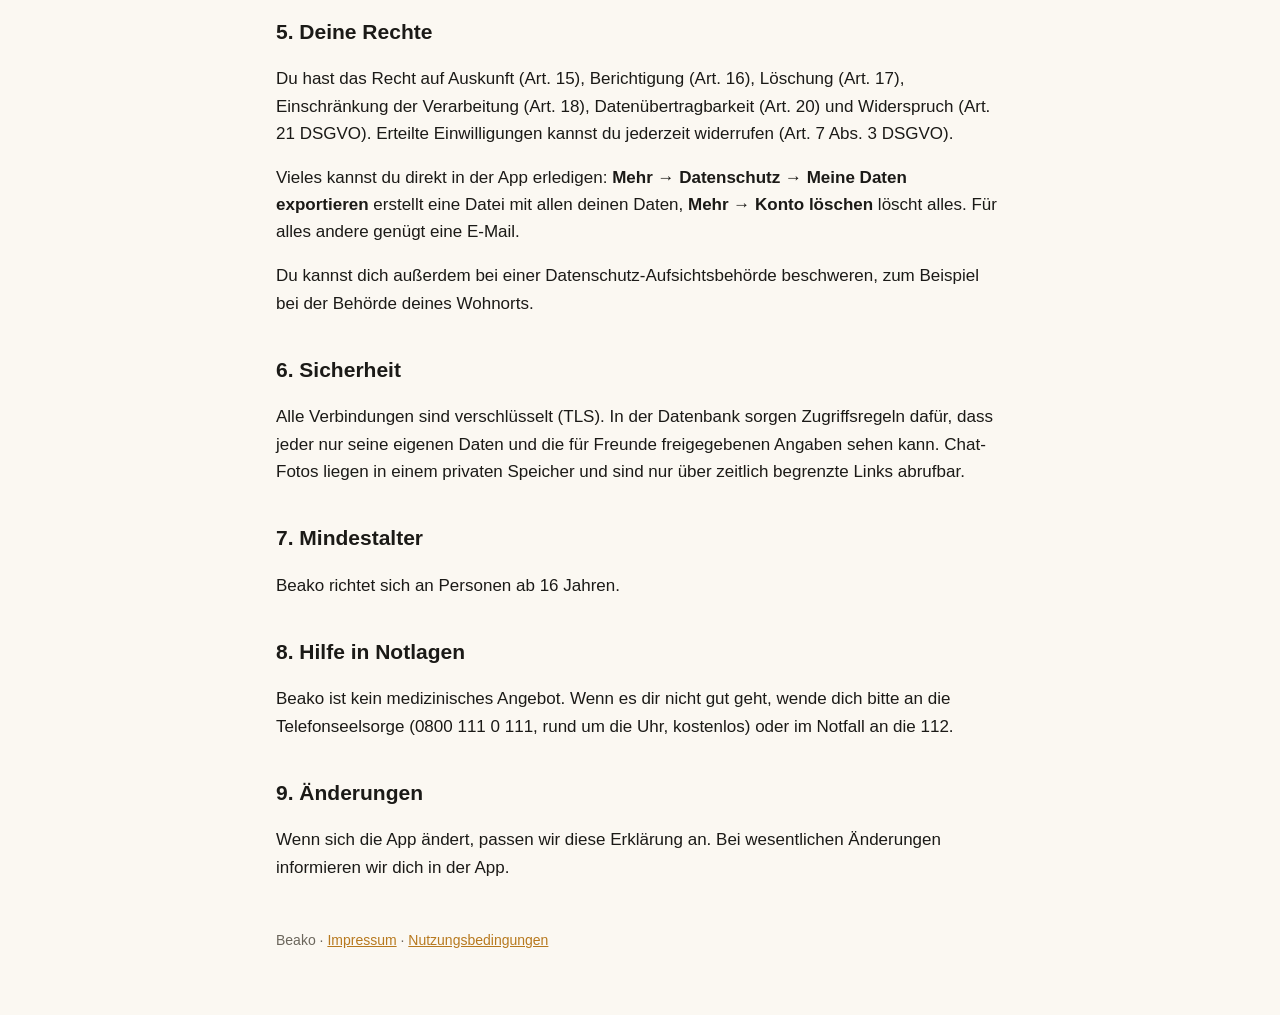
==== commit 3c80cfb3: "Add postal address to imprint and privacy policy" ====
--- a/datenschutz.html
+++ b/datenschutz.html
@@ -27,8 +27,8 @@
 
 <h2>1. Verantwortlicher</h2>
 <p>David Berger<br>
-<span class="todo">[Straße und Hausnummer]</span><br>
-<span class="todo">[PLZ und Ort]</span><br>
+Zellerstraße 14<br>
+22145 Hamburg<br>
 E-Mail: <span class="todo">[E-Mail-Adresse]</span></p>
 <p>Einen Datenschutzbeauftragten müssen wir nicht benennen. Bei Fragen zum Datenschutz schreib uns einfach an die obige Adresse.</p>
 
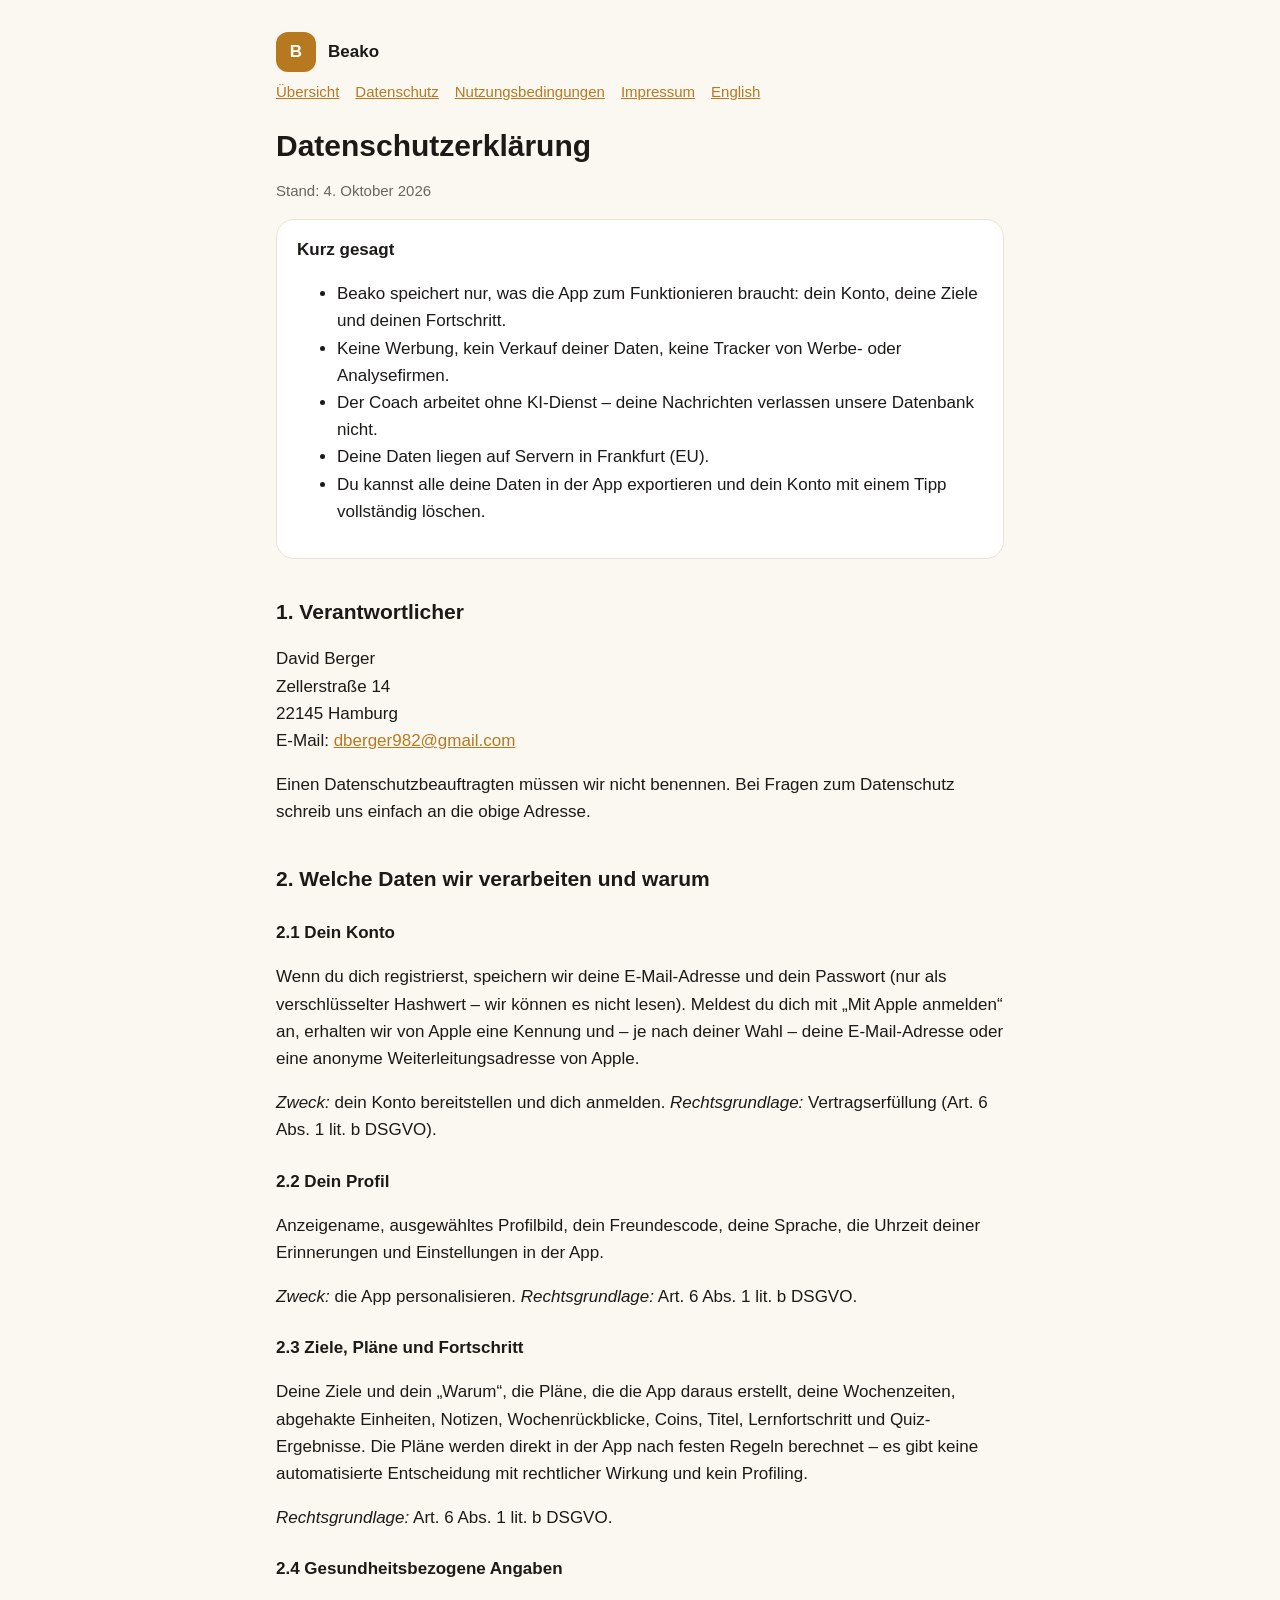
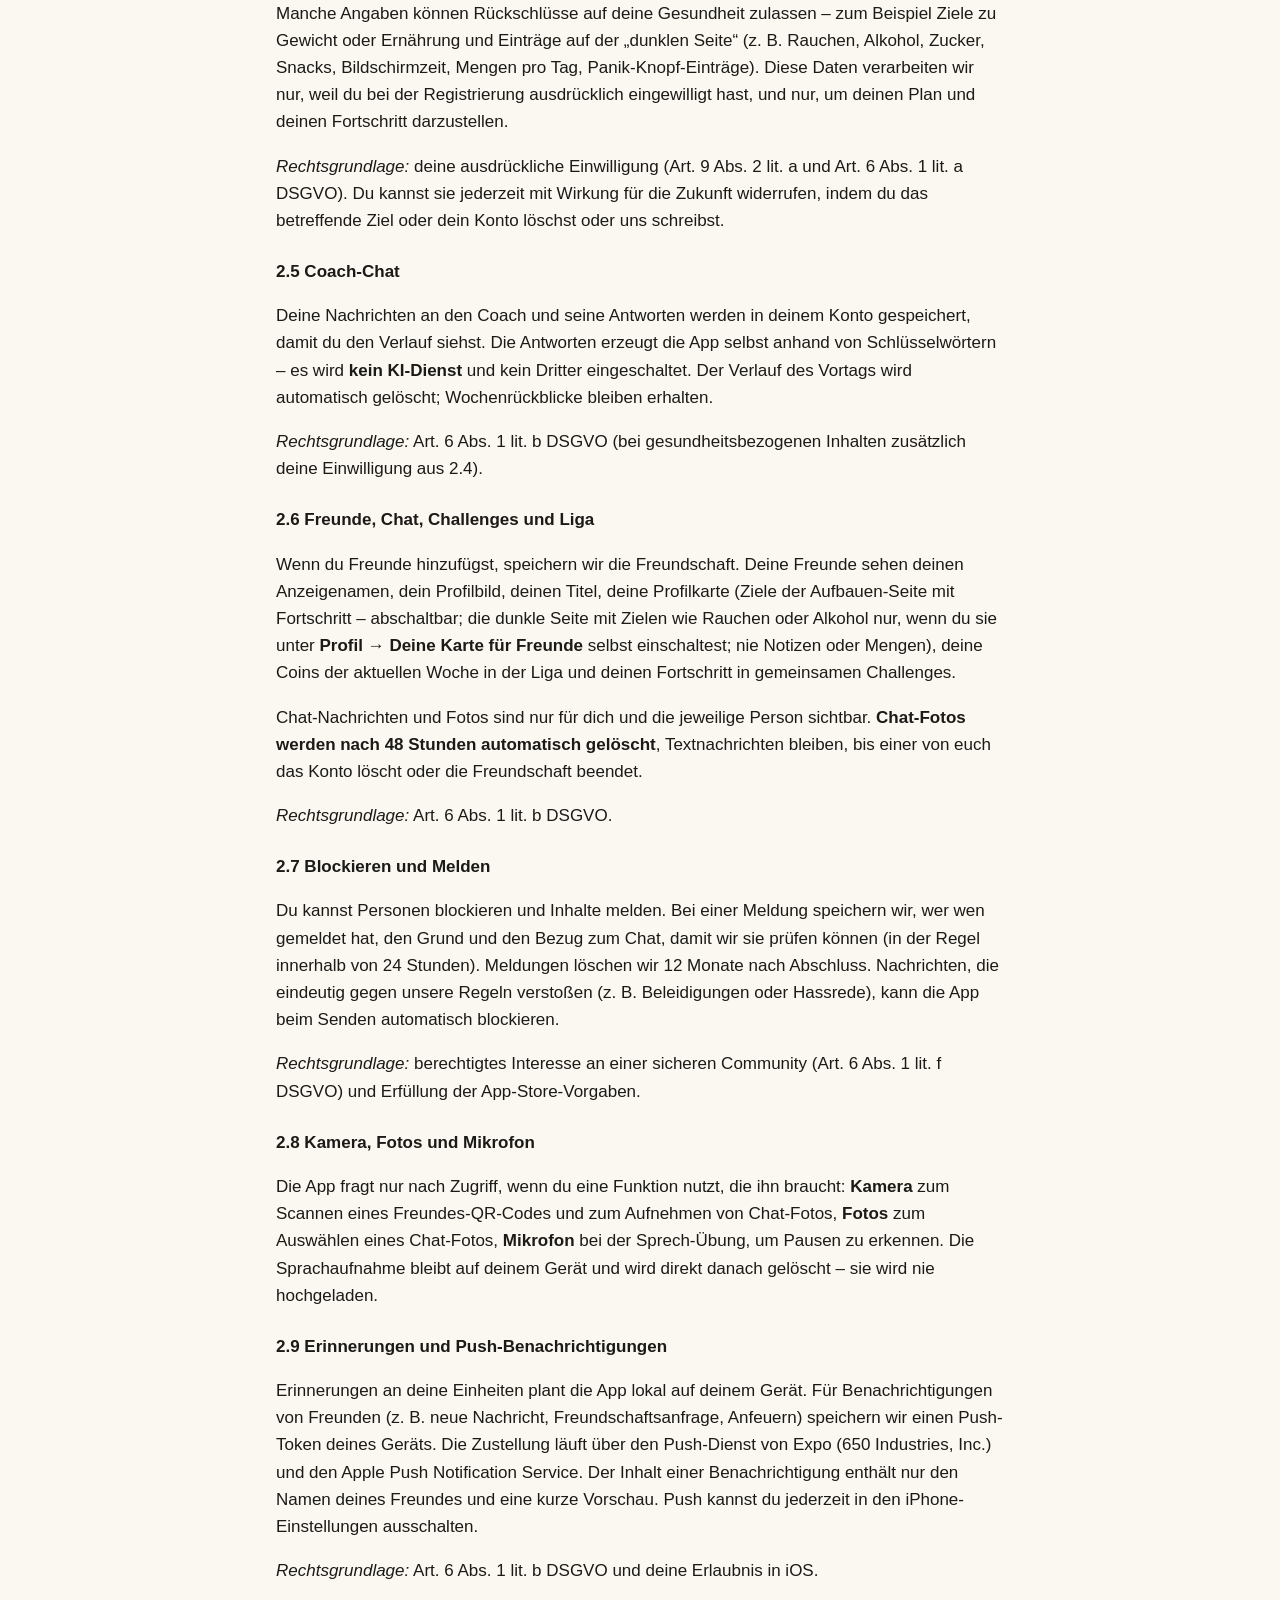
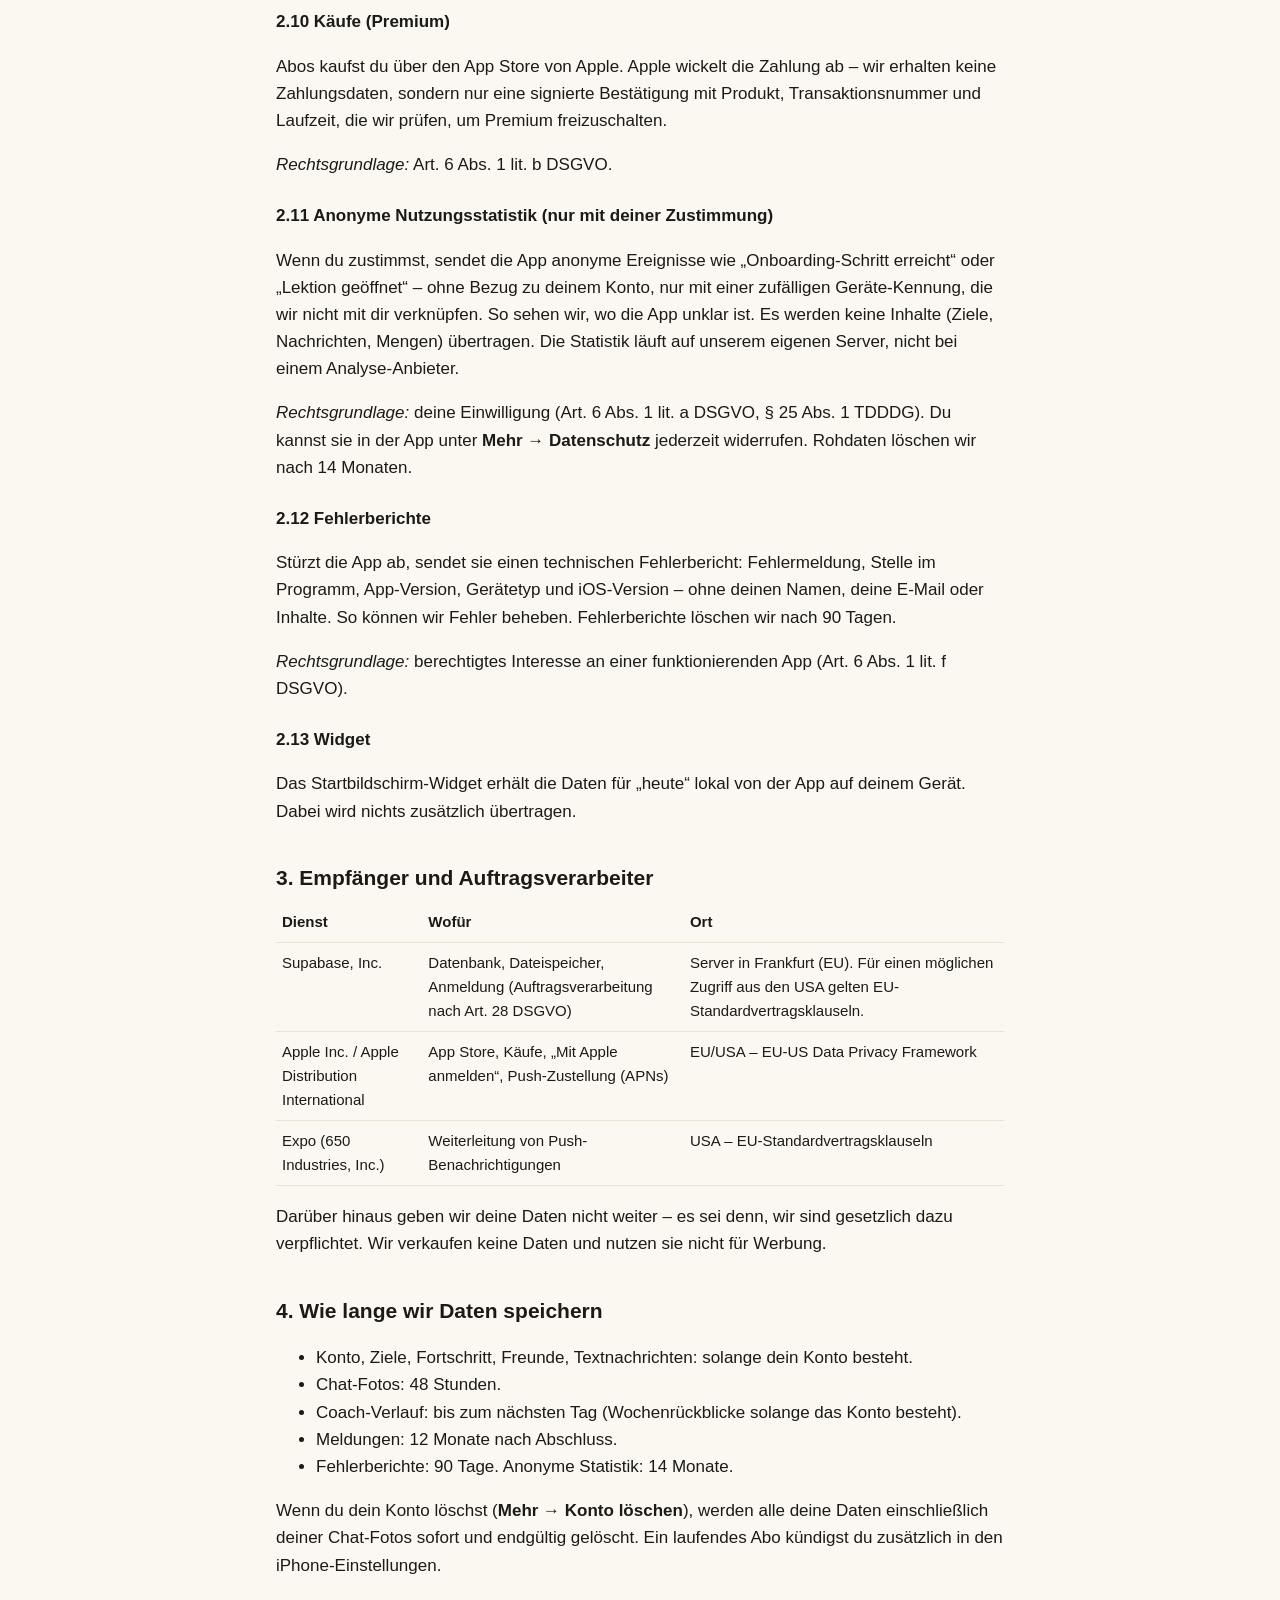
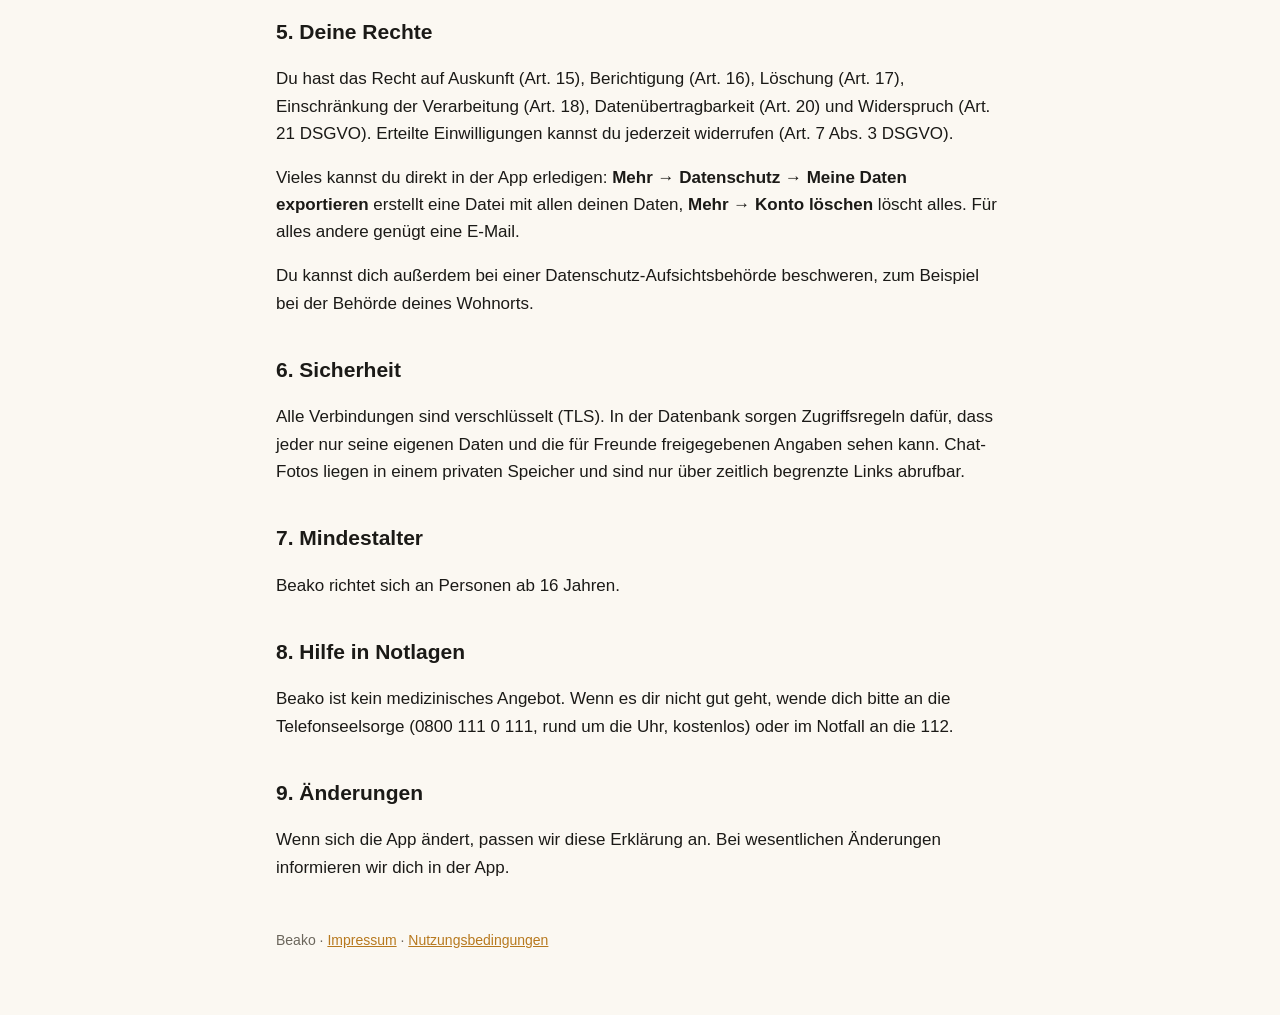
==== commit 47e5f6c4: "Add contact email" ====
--- a/datenschutz.html
+++ b/datenschutz.html
@@ -29,7 +29,7 @@
 <p>David Berger<br>
 Zellerstraße 14<br>
 22145 Hamburg<br>
-E-Mail: <span class="todo">[E-Mail-Adresse]</span></p>
+E-Mail: <a href="mailto:dberger982@gmail.com">dberger982@gmail.com</a></p>
 <p>Einen Datenschutzbeauftragten müssen wir nicht benennen. Bei Fragen zum Datenschutz schreib uns einfach an die obige Adresse.</p>
 
 <h2>2. Welche Daten wir verarbeiten und warum</h2>
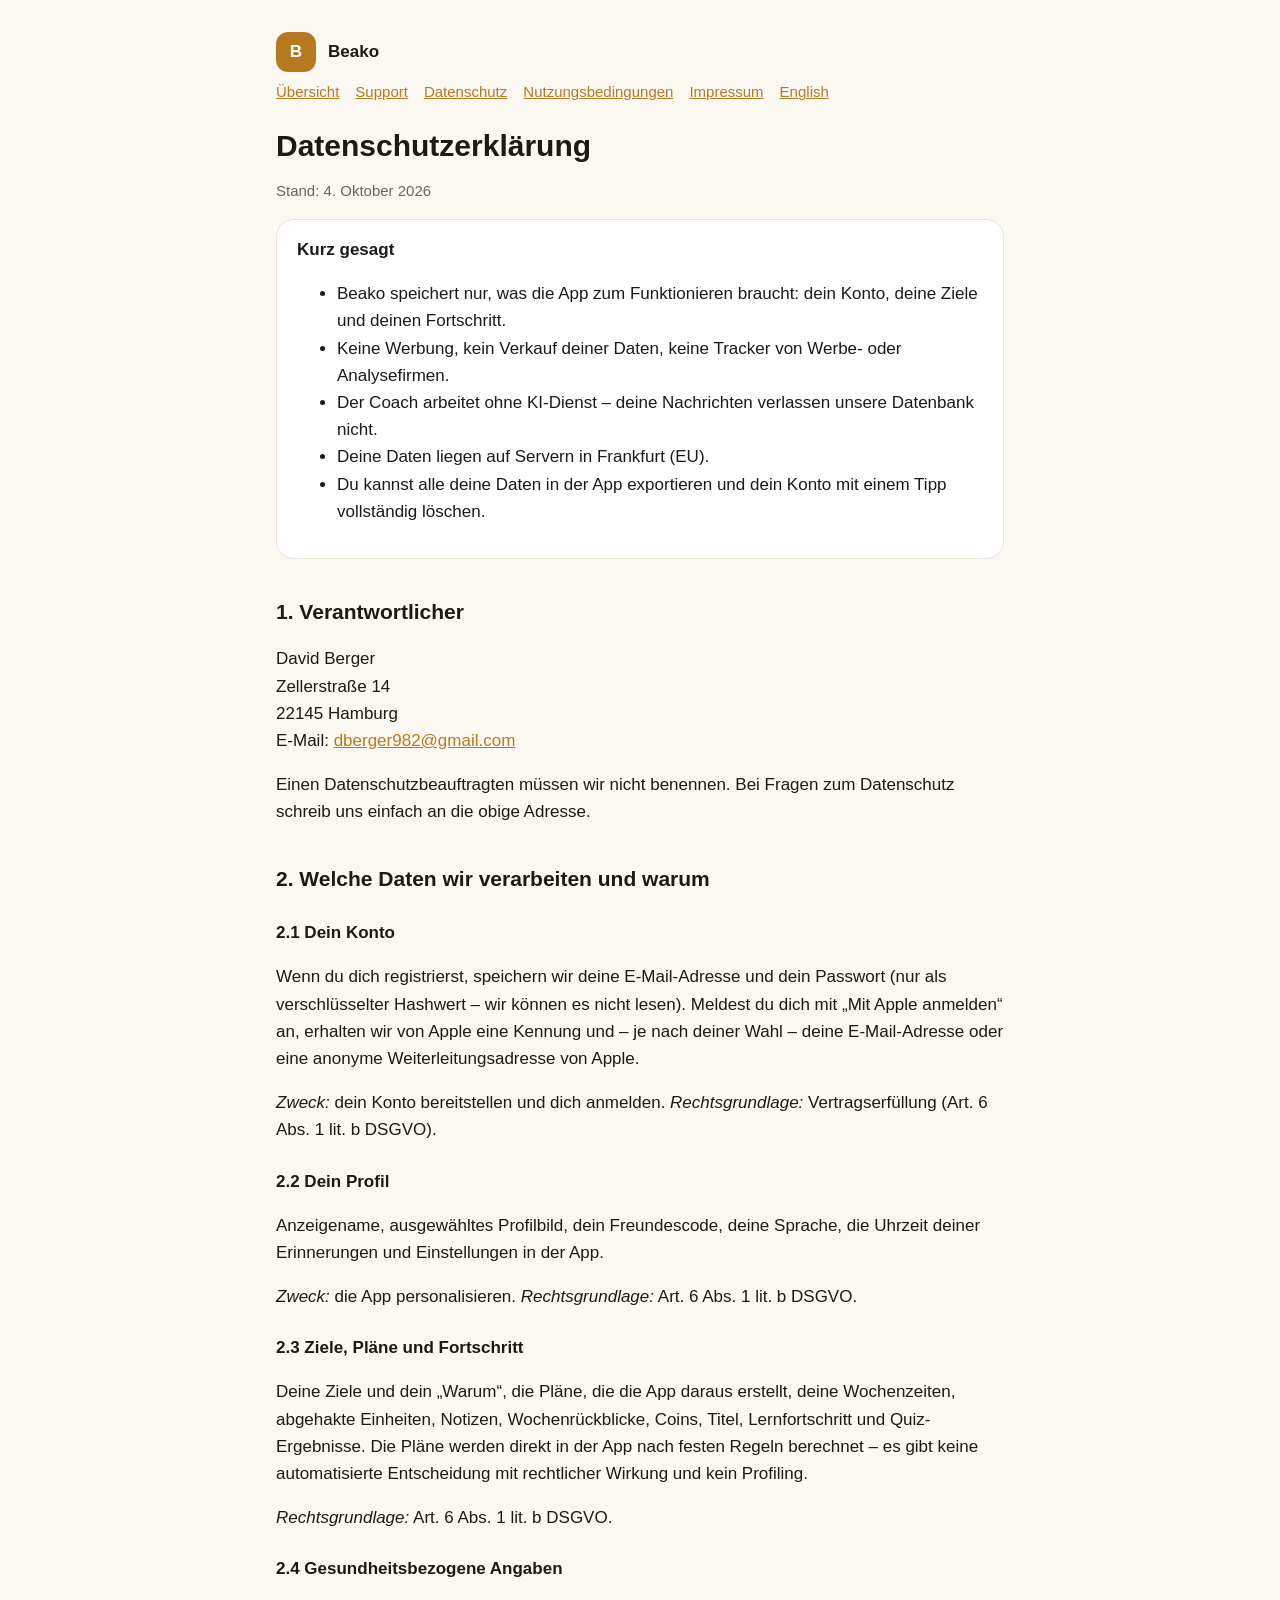
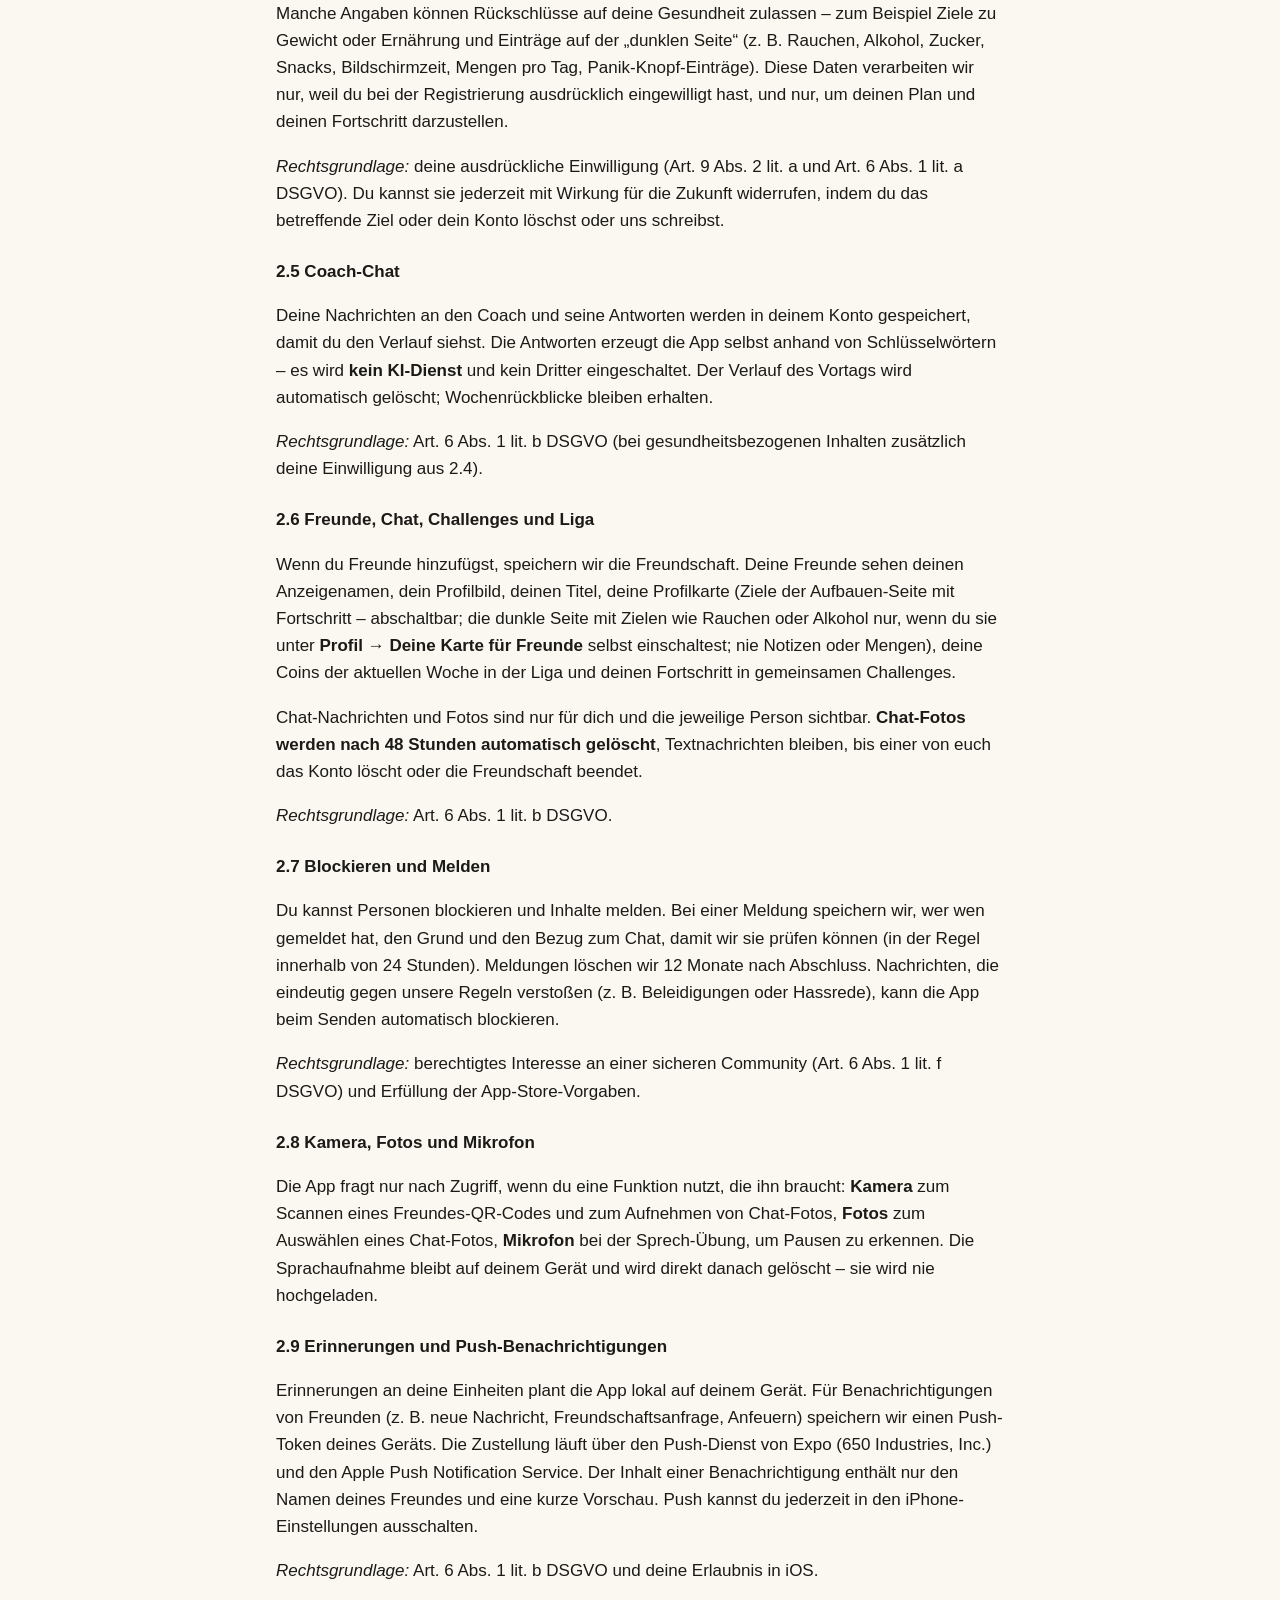
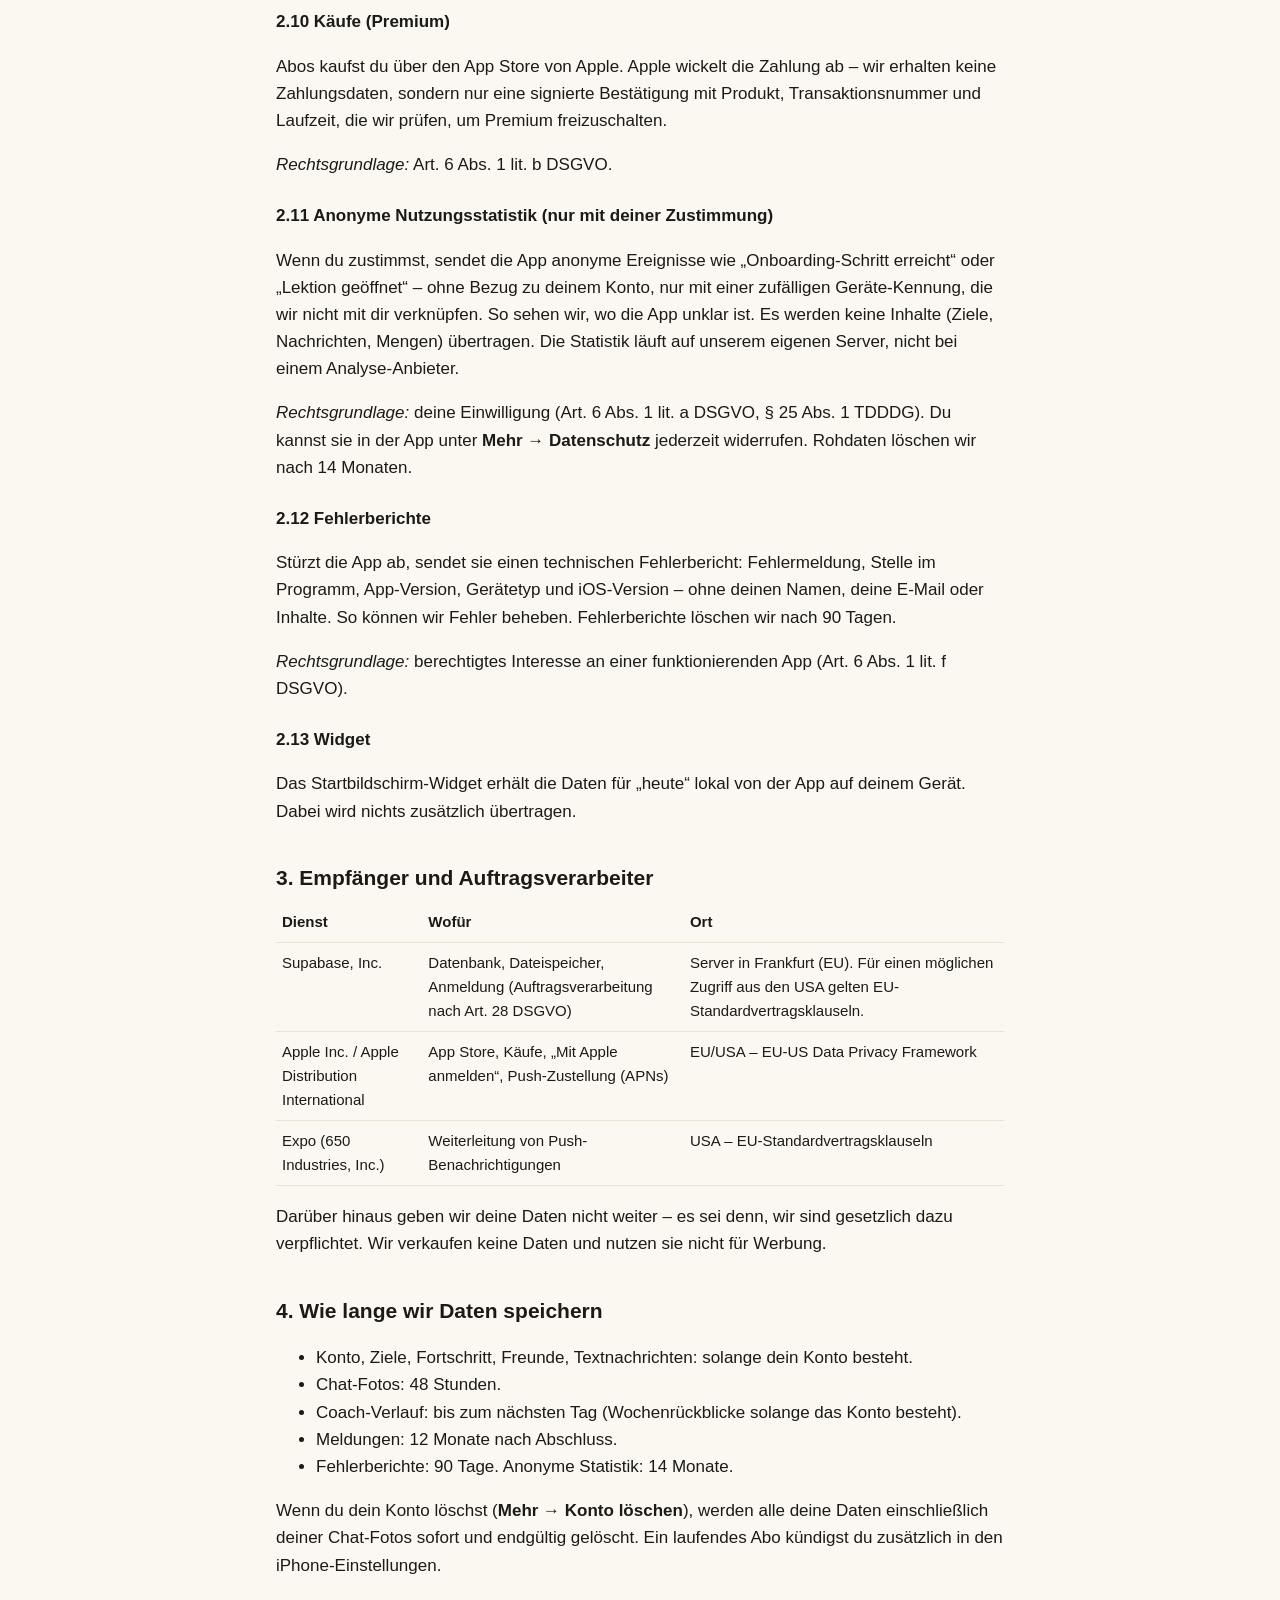
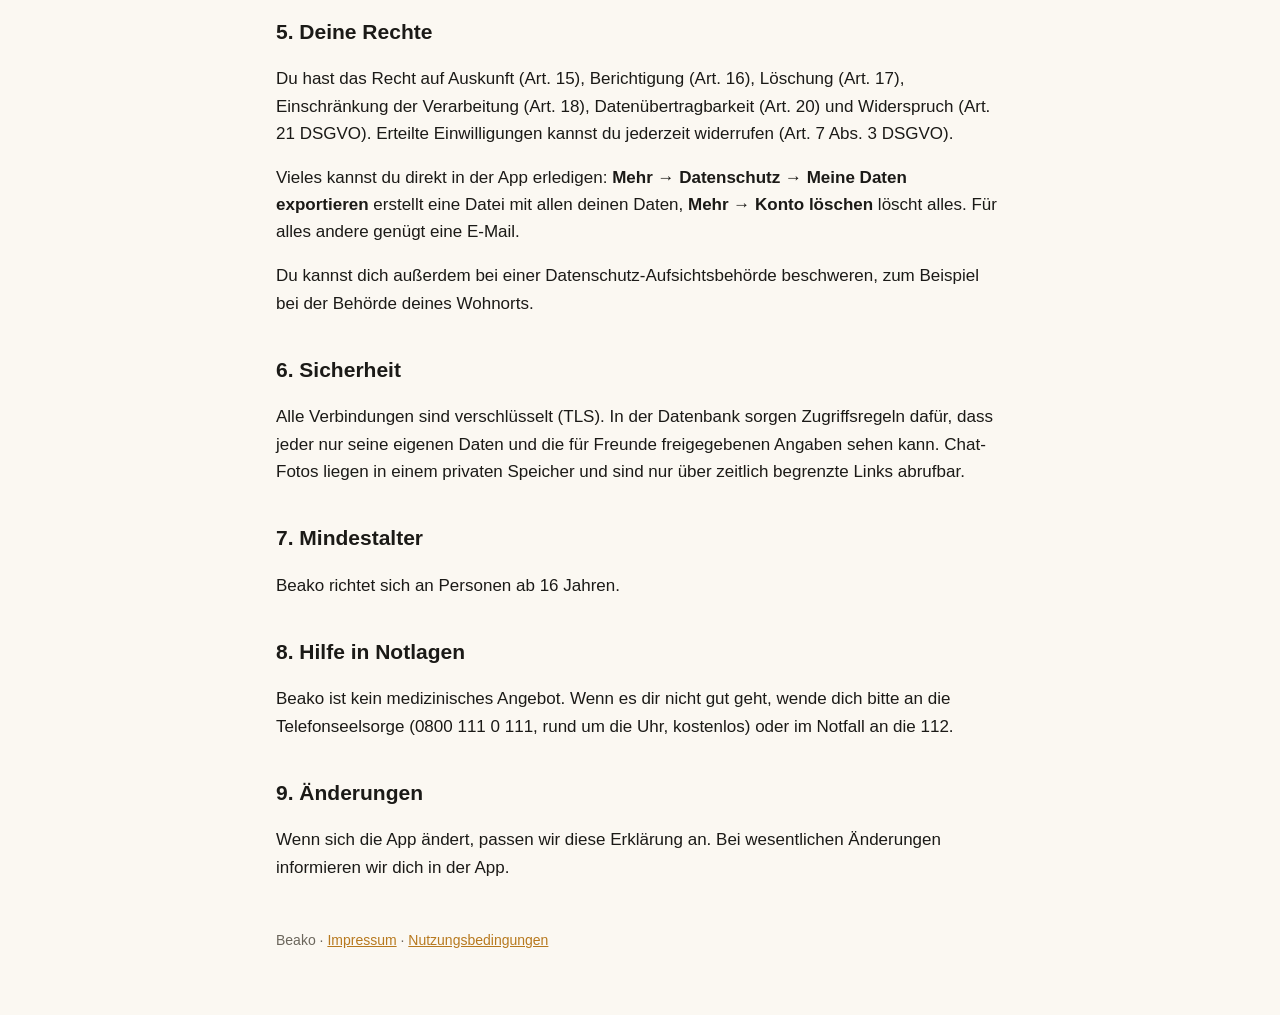
==== commit 3ca78c84: "Add support page" ====
--- a/datenschutz.html
+++ b/datenschutz.html
@@ -9,7 +9,7 @@
 <body>
 <main>
 <header><div class="logo">B</div><strong>Beako</strong></header>
-<nav><a href="index.html">Übersicht</a><a href="datenschutz.html">Datenschutz</a><a href="nutzungsbedingungen.html">Nutzungsbedingungen</a><a href="impressum.html">Impressum</a><a href="privacy.html">English</a></nav>
+<nav><a href="index.html">Übersicht</a><a href="support.html">Support</a><a href="datenschutz.html">Datenschutz</a><a href="nutzungsbedingungen.html">Nutzungsbedingungen</a><a href="impressum.html">Impressum</a><a href="privacy.html">English</a></nav>
 
 <h1>Datenschutzerklärung</h1>
 <p class="muted">Stand: 4. Oktober 2026</p>
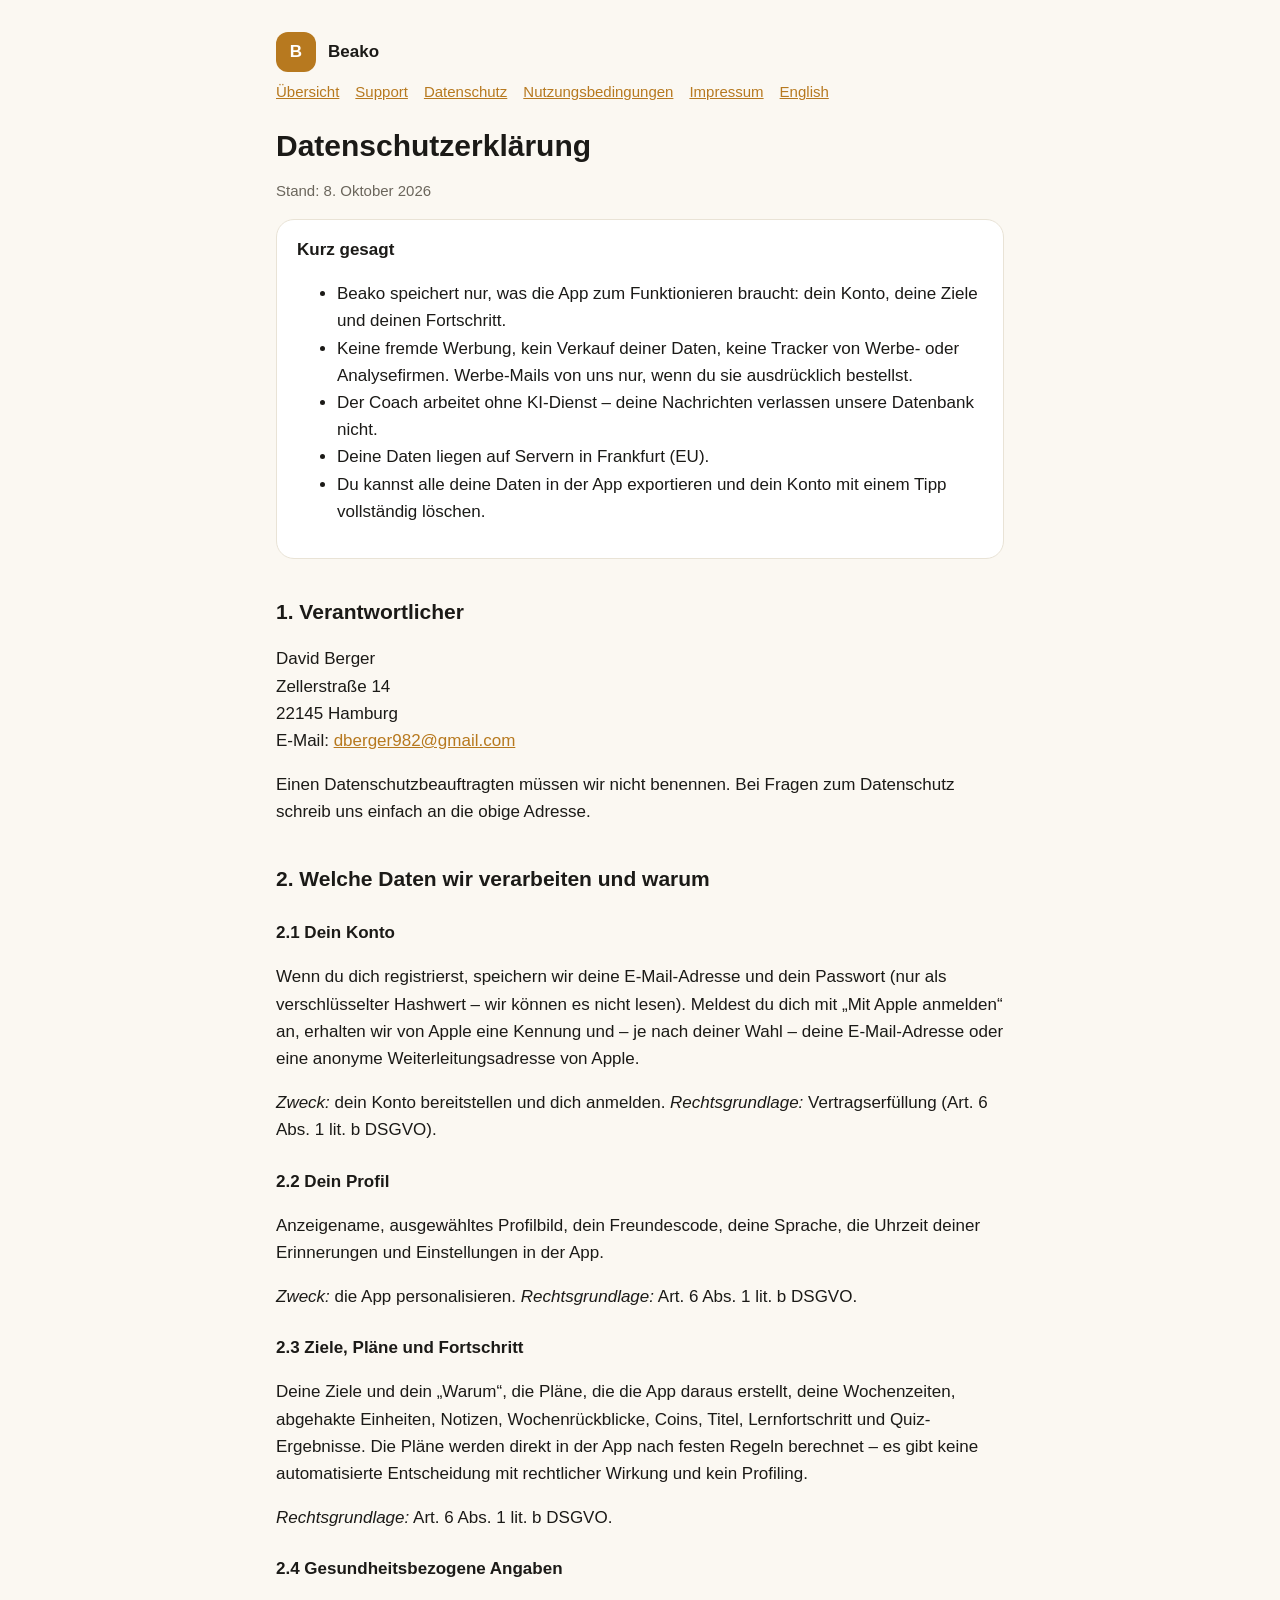
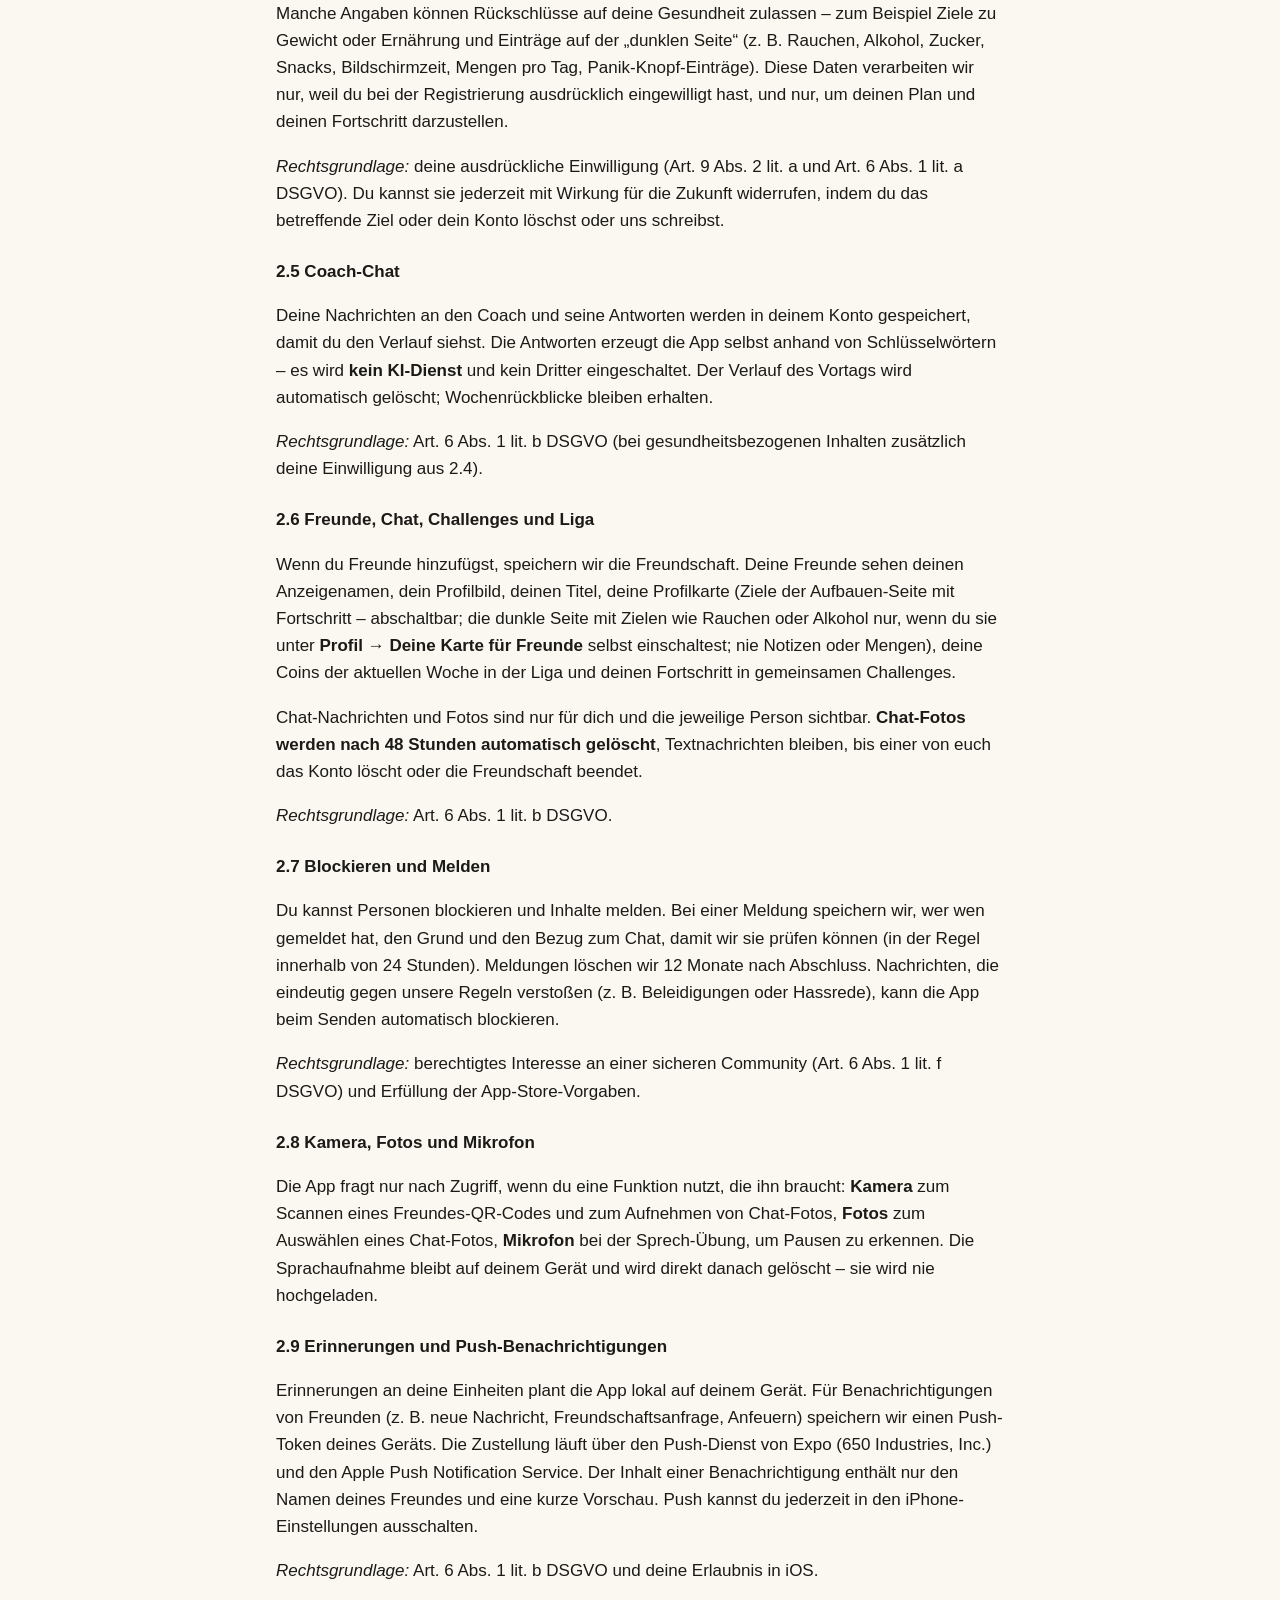
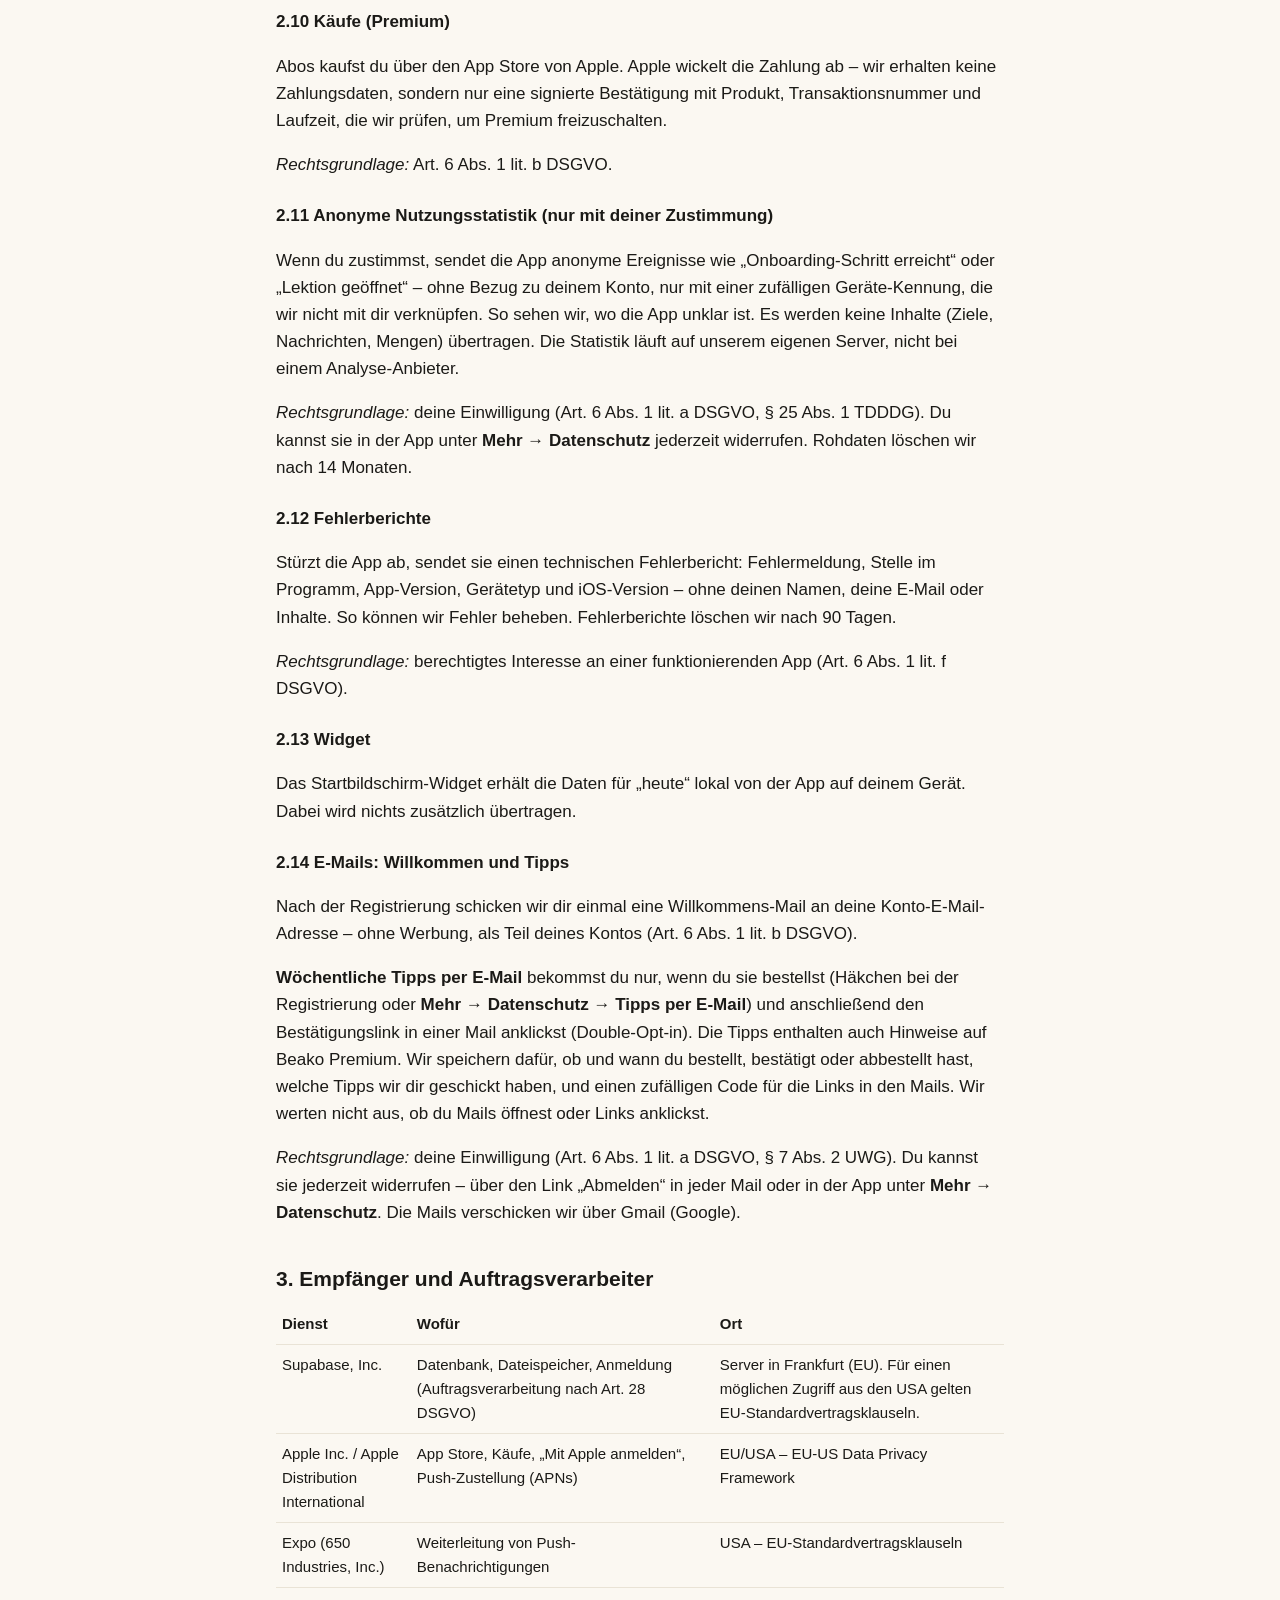
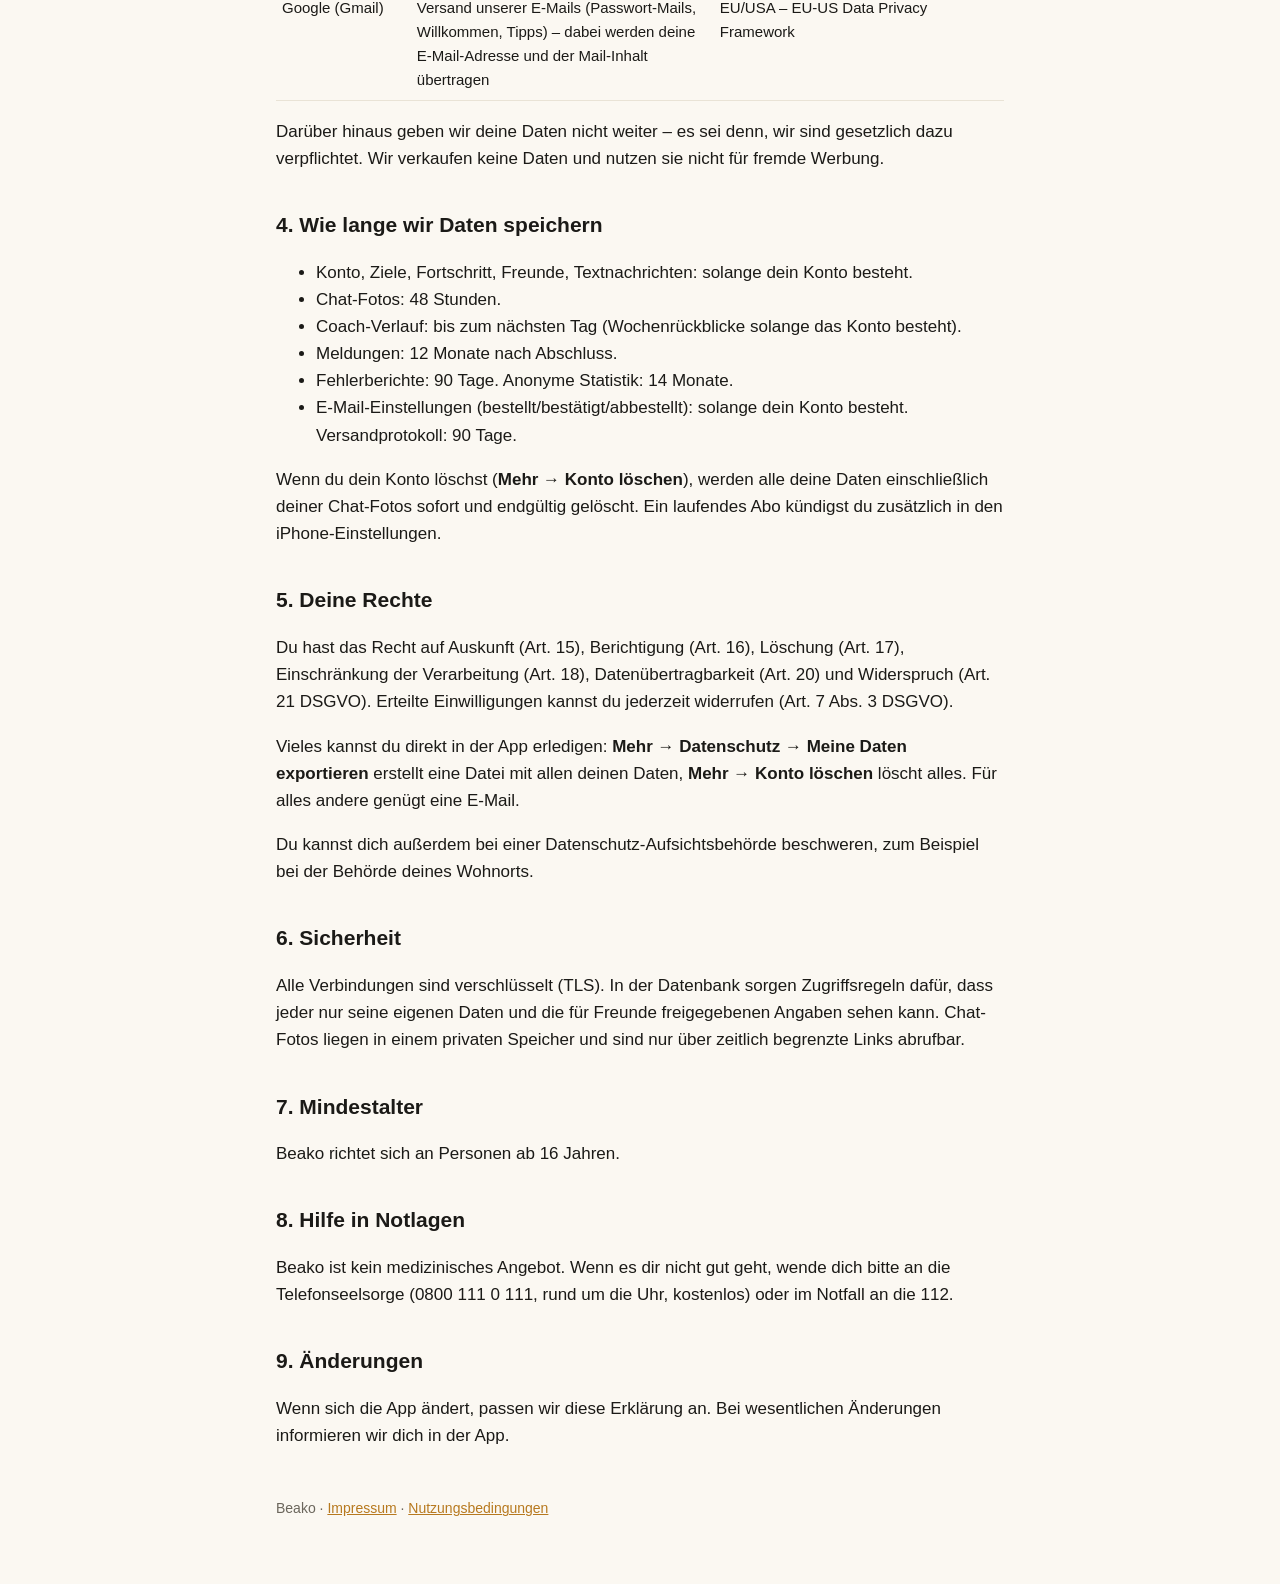
==== commit 3551000a: "Newsletter: Bestätigen/Abmelden-Seite, Mail-Bilder, Datenschutz 2.14 Co-Authored-By: Claude Opus 5.5" ====
--- a/datenschutz.html
+++ b/datenschutz.html
@@ -12,13 +12,13 @@
 <nav><a href="index.html">Übersicht</a><a href="support.html">Support</a><a href="datenschutz.html">Datenschutz</a><a href="nutzungsbedingungen.html">Nutzungsbedingungen</a><a href="impressum.html">Impressum</a><a href="privacy.html">English</a></nav>
 
 <h1>Datenschutzerklärung</h1>
-<p class="muted">Stand: 4. Oktober 2026</p>
+<p class="muted">Stand: 8. Oktober 2026</p>
 
 <div class="card">
 <strong>Kurz gesagt</strong>
 <ul>
 <li>Beako speichert nur, was die App zum Funktionieren braucht: dein Konto, deine Ziele und deinen Fortschritt.</li>
-<li>Keine Werbung, kein Verkauf deiner Daten, keine Tracker von Werbe- oder Analysefirmen.</li>
+<li>Keine fremde Werbung, kein Verkauf deiner Daten, keine Tracker von Werbe- oder Analysefirmen. Werbe-Mails von uns nur, wenn du sie ausdrücklich bestellst.</li>
 <li>Der Coach arbeitet ohne KI-Dienst – deine Nachrichten verlassen unsere Datenbank nicht.</li>
 <li>Deine Daten liegen auf Servern in Frankfurt (EU).</li>
 <li>Du kannst alle deine Daten in der App exportieren und dein Konto mit einem Tipp vollständig löschen.</li>
@@ -85,14 +85,20 @@
 <h3>2.13 Widget</h3>
 <p>Das Startbildschirm-Widget erhält die Daten für „heute“ lokal von der App auf deinem Gerät. Dabei wird nichts zusätzlich übertragen.</p>
 
+<h3>2.14 E-Mails: Willkommen und Tipps</h3>
+<p>Nach der Registrierung schicken wir dir einmal eine Willkommens-Mail an deine Konto-E-Mail-Adresse – ohne Werbung, als Teil deines Kontos (Art. 6 Abs. 1 lit. b DSGVO).</p>
+<p><strong>Wöchentliche Tipps per E-Mail</strong> bekommst du nur, wenn du sie bestellst (Häkchen bei der Registrierung oder <strong>Mehr → Datenschutz → Tipps per E-Mail</strong>) und anschließend den Bestätigungslink in einer Mail anklickst (Double-Opt-in). Die Tipps enthalten auch Hinweise auf Beako Premium. Wir speichern dafür, ob und wann du bestellt, bestätigt oder abbestellt hast, welche Tipps wir dir geschickt haben, und einen zufälligen Code für die Links in den Mails. Wir werten nicht aus, ob du Mails öffnest oder Links anklickst.</p>
+<p><em>Rechtsgrundlage:</em> deine Einwilligung (Art. 6 Abs. 1 lit. a DSGVO, § 7 Abs. 2 UWG). Du kannst sie jederzeit widerrufen – über den Link „Abmelden“ in jeder Mail oder in der App unter <strong>Mehr → Datenschutz</strong>. Die Mails verschicken wir über Gmail (Google).</p>
+
 <h2>3. Empfänger und Auftragsverarbeiter</h2>
 <table>
 <tr><th>Dienst</th><th>Wofür</th><th>Ort</th></tr>
 <tr><td>Supabase, Inc.</td><td>Datenbank, Dateispeicher, Anmeldung (Auftragsverarbeitung nach Art. 28 DSGVO)</td><td>Server in Frankfurt (EU). Für einen möglichen Zugriff aus den USA gelten EU-Standardvertragsklauseln.</td></tr>
 <tr><td>Apple Inc. / Apple Distribution International</td><td>App Store, Käufe, „Mit Apple anmelden“, Push-Zustellung (APNs)</td><td>EU/USA – EU-US Data Privacy Framework</td></tr>
 <tr><td>Expo (650 Industries, Inc.)</td><td>Weiterleitung von Push-Benachrichtigungen</td><td>USA – EU-Standardvertragsklauseln</td></tr>
+<tr><td>Google (Gmail)</td><td>Versand unserer E-Mails (Passwort-Mails, Willkommen, Tipps) – dabei werden deine E-Mail-Adresse und der Mail-Inhalt übertragen</td><td>EU/USA – EU-US Data Privacy Framework</td></tr>
 </table>
-<p>Darüber hinaus geben wir deine Daten nicht weiter – es sei denn, wir sind gesetzlich dazu verpflichtet. Wir verkaufen keine Daten und nutzen sie nicht für Werbung.</p>
+<p>Darüber hinaus geben wir deine Daten nicht weiter – es sei denn, wir sind gesetzlich dazu verpflichtet. Wir verkaufen keine Daten und nutzen sie nicht für fremde Werbung.</p>
 
 <h2>4. Wie lange wir Daten speichern</h2>
 <ul>
@@ -101,6 +107,7 @@
 <li>Coach-Verlauf: bis zum nächsten Tag (Wochenrückblicke solange das Konto besteht).</li>
 <li>Meldungen: 12 Monate nach Abschluss.</li>
 <li>Fehlerberichte: 90 Tage. Anonyme Statistik: 14 Monate.</li>
+<li>E-Mail-Einstellungen (bestellt/bestätigt/abbestellt): solange dein Konto besteht. Versandprotokoll: 90 Tage.</li>
 </ul>
 <p>Wenn du dein Konto löschst (<strong>Mehr → Konto löschen</strong>), werden alle deine Daten einschließlich deiner Chat-Fotos sofort und endgültig gelöscht. Ein laufendes Abo kündigst du zusätzlich in den iPhone-Einstellungen.</p>
 
